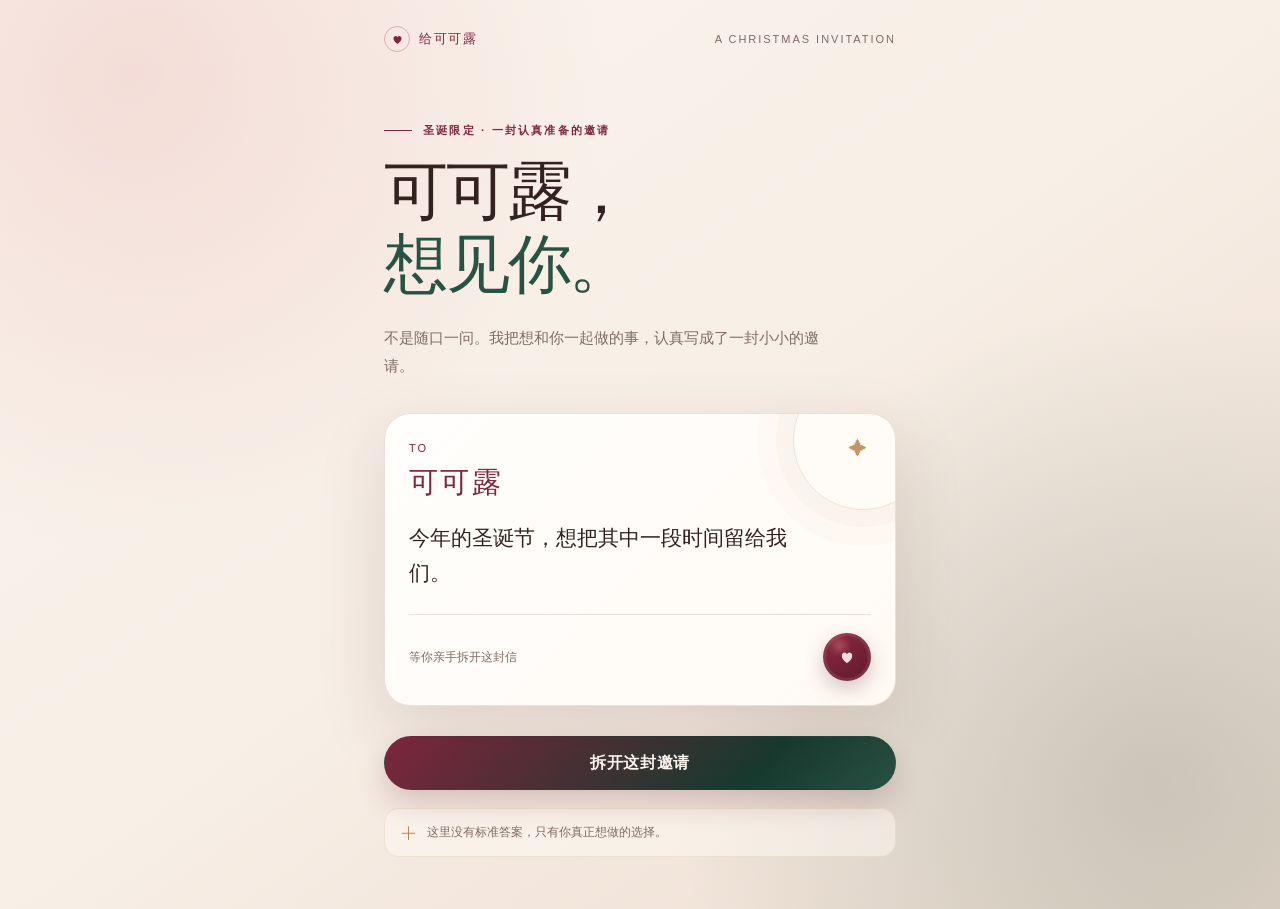
==== index.html @ d3088014 "Publish Kekelu Christmas invite" ====
<!doctype html>
<html lang="zh-CN">
  <head>
    <meta charset="UTF-8" />
    <meta name="viewport" content="width=device-width, initial-scale=1, viewport-fit=cover" />
    <meta name="theme-color" content="#f4e9df" />
    <meta
      name="description"
      content="给可可露的一封圣诞节约会邀请，拆开后一起挑选想做的事。"
    />
    <title>给可可露的圣诞节邀请</title>
    <style>
      :root {
        --paper: #f7eee5;
        --paper-deep: #ead7ca;
        --ink: #34221f;
        --muted: #806b64;
        --wine: #7f263e;
        --wine-dark: #5b1729;
        --pine: #285243;
        --pine-dark: #183a2f;
        --rose: #d98590;
        --rose-light: #f2c8ca;
        --gold: #b8864e;
        --gold-light: #ebd2ad;
        --white: #fffaf5;
        --line: rgba(91, 50, 45, 0.14);
        --shadow: 0 24px 70px rgba(75, 33, 36, 0.14);
        --serif: "Songti SC", "STSong", "Noto Serif SC", "SimSun", serif;
        --sans: "PingFang SC", "Microsoft YaHei", "Noto Sans SC", sans-serif;
      }

      * {
        box-sizing: border-box;
      }

      html {
        background: var(--paper);
        color: var(--ink);
        font-family: var(--sans);
        -webkit-font-smoothing: antialiased;
        text-rendering: optimizeLegibility;
      }

      body {
        min-width: 320px;
        min-height: 100svh;
        margin: 0;
        overflow-x: hidden;
        background:
          radial-gradient(circle at 10% 8%, rgba(226, 161, 160, 0.28), transparent 30rem),
          radial-gradient(circle at 90% 86%, rgba(40, 82, 67, 0.19), transparent 30rem),
          linear-gradient(145deg, #fbf5ee 0%, var(--paper) 52%, #eddbcf 100%);
      }

      body::before {
        position: fixed;
        inset: 0;
        z-index: -2;
        content: "";
        opacity: 0.26;
        pointer-events: none;
        background-image: url("data:image/svg+xml,%3Csvg viewBox='0 0 180 180' xmlns='http://www.w3.org/2000/svg'%3E%3Cfilter id='n'%3E%3CfeTurbulence type='fractalNoise' baseFrequency='.9' numOctaves='3' stitchTiles='stitch'/%3E%3C/filter%3E%3Crect width='100%25' height='100%25' filter='url(%23n)' opacity='.16'/%3E%3C/svg%3E");
      }

      button,
      input,
      textarea {
        font: inherit;
      }

      button {
        -webkit-tap-highlight-color: transparent;
      }

      button:focus-visible,
      input:focus-visible,
      textarea:focus-visible {
        outline: 3px solid rgba(127, 38, 62, 0.32);
        outline-offset: 3px;
      }

      .ambient {
        position: fixed;
        inset: 0;
        z-index: -1;
        overflow: hidden;
        pointer-events: none;
      }

      .halo {
        position: absolute;
        width: 34rem;
        height: 34rem;
        border: 1px solid rgba(40, 82, 67, 0.1);
        border-radius: 50%;
      }

      .halo--one {
        top: -22rem;
        right: -13rem;
      }

      .halo--two {
        bottom: -25rem;
        left: -16rem;
        width: 42rem;
        height: 42rem;
      }

      .petal {
        position: absolute;
        width: 9px;
        height: 16px;
        border-radius: 100% 0 100% 0;
        background: rgba(185, 91, 105, 0.22);
        animation: drift 12s linear infinite;
      }

      .petal:nth-child(3) {
        top: 10%;
        left: 8%;
        animation-delay: -3s;
      }

      .petal:nth-child(4) {
        top: 28%;
        right: 8%;
        transform: rotate(35deg);
        animation-delay: -7s;
      }

      .petal:nth-child(5) {
        top: 68%;
        left: 12%;
        transform: rotate(-22deg);
        animation-delay: -9s;
      }

      .petal:nth-child(6) {
        top: 80%;
        right: 16%;
        animation-delay: -5s;
      }

      .snow {
        position: absolute;
        width: 5px;
        height: 5px;
        border-radius: 50%;
        background: rgba(255, 253, 247, 0.9);
        box-shadow: 0 0 12px rgba(184, 134, 78, 0.4);
        animation: snow-drift 9s ease-in-out infinite;
      }

      .snow:nth-child(7) {
        top: 13%;
        left: 20%;
        animation-delay: -2s;
      }

      .snow:nth-child(8) {
        top: 19%;
        right: 17%;
        width: 4px;
        height: 4px;
        animation-delay: -6s;
      }

      .snow:nth-child(9) {
        top: 37%;
        left: 7%;
        width: 3px;
        height: 3px;
        animation-delay: -4s;
      }

      .snow:nth-child(10) {
        top: 51%;
        right: 7%;
        animation-delay: -8s;
      }

      .snow:nth-child(11) {
        top: 64%;
        left: 17%;
        width: 4px;
        height: 4px;
        animation-delay: -1s;
      }

      .snow:nth-child(12) {
        top: 76%;
        right: 20%;
        width: 3px;
        height: 3px;
        animation-delay: -5s;
      }

      @keyframes drift {
        0%,
        100% {
          translate: 0 0;
          rotate: 0deg;
        }
        50% {
          translate: 16px 24px;
          rotate: 28deg;
        }
      }

      @keyframes snow-drift {
        0%,
        100% {
          opacity: 0.45;
          translate: 0 0;
        }
        50% {
          opacity: 1;
          translate: 10px 28px;
        }
      }

      .app {
        width: min(100%, 560px);
        min-height: 100svh;
        margin: 0 auto;
        padding:
          max(18px, env(safe-area-inset-top))
          max(18px, env(safe-area-inset-right))
          max(24px, env(safe-area-inset-bottom))
          max(18px, env(safe-area-inset-left));
        display: flex;
        flex-direction: column;
      }

      .topbar {
        display: flex;
        align-items: center;
        justify-content: space-between;
        min-height: 42px;
        color: var(--muted);
        font-size: 11px;
        letter-spacing: 0.18em;
        text-transform: uppercase;
      }

      .brand {
        display: inline-flex;
        align-items: center;
        gap: 9px;
        color: var(--wine);
        font-family: var(--serif);
        font-size: 13px;
        letter-spacing: 0.12em;
      }

      .brand-mark {
        display: grid;
        width: 26px;
        height: 26px;
        place-items: center;
        border: 1px solid rgba(127, 38, 62, 0.28);
        border-radius: 50%;
      }

      .brand-mark svg {
        width: 13px;
      }

      .edition {
        white-space: nowrap;
      }

      .screen {
        width: 100%;
        flex: 1;
        padding: clamp(28px, 7vh, 72px) 0 28px;
      }

      .screen[hidden] {
        display: none;
      }

      .screen.is-entering {
        animation: enter 520ms cubic-bezier(0.22, 1, 0.36, 1) both;
      }

      @keyframes enter {
        from {
          opacity: 0;
          transform: translateY(14px);
        }
        to {
          opacity: 1;
          transform: translateY(0);
        }
      }

      .eyebrow {
        display: flex;
        align-items: center;
        gap: 11px;
        margin: 0 0 18px;
        color: var(--wine);
        font-size: 11px;
        font-weight: 700;
        letter-spacing: 0.2em;
      }

      .eyebrow::before {
        width: 28px;
        height: 1px;
        content: "";
        background: currentColor;
      }

      h1,
      h2,
      p {
        margin-top: 0;
      }

      h1,
      h2 {
        font-family: var(--serif);
        font-weight: 500;
        letter-spacing: -0.035em;
      }

      h1 {
        max-width: 9em;
        margin-bottom: 22px;
        font-size: clamp(42px, 11.5vw, 64px);
        line-height: 1.14;
      }

      h2 {
        margin-bottom: 14px;
        font-size: clamp(30px, 8.4vw, 43px);
        line-height: 1.22;
      }

      .accent {
        color: var(--pine);
      }

      .lead {
        max-width: 29rem;
        margin-bottom: 28px;
        color: var(--muted);
        font-size: 15px;
        line-height: 1.9;
      }

      .hero-card {
        position: relative;
        margin-top: 32px;
        padding: 28px 24px 24px;
        overflow: hidden;
        border: 1px solid rgba(127, 38, 62, 0.14);
        border-radius: 26px;
        background:
          linear-gradient(135deg, rgba(255, 255, 255, 0.78), rgba(255, 249, 242, 0.52)),
          var(--white);
        box-shadow: var(--shadow);
      }

      .hero-card::after {
        position: absolute;
        top: -44px;
        right: -38px;
        width: 138px;
        height: 138px;
        border: 1px solid rgba(184, 134, 78, 0.22);
        border-radius: 50%;
        content: "";
        box-shadow:
          0 0 0 17px rgba(184, 134, 78, 0.04),
          0 0 0 36px rgba(184, 134, 78, 0.025);
      }

      .hero-card::before {
        position: absolute;
        top: 25px;
        right: 28px;
        z-index: 1;
        color: var(--gold);
        content: "✦";
        font-family: var(--serif);
        font-size: 18px;
        opacity: 0.85;
      }

      .hero-to {
        margin-bottom: 18px;
        color: var(--wine);
        font-size: 11px;
        letter-spacing: 0.18em;
      }

      .hero-name {
        display: block;
        margin-top: 9px;
        font-family: var(--serif);
        font-size: 29px;
        letter-spacing: 0.08em;
      }

      .hero-line {
        max-width: 19em;
        margin: 0 0 24px;
        color: var(--ink);
        font-family: var(--serif);
        font-size: 21px;
        line-height: 1.65;
      }

      .signature {
        display: flex;
        align-items: center;
        justify-content: space-between;
        gap: 18px;
        padding-top: 18px;
        border-top: 1px solid var(--line);
        color: var(--muted);
        font-size: 12px;
      }

      .wax-seal {
        display: grid;
        width: 48px;
        height: 48px;
        flex: 0 0 auto;
        place-items: center;
        border-radius: 50%;
        color: #f6dbdc;
        background:
          radial-gradient(circle at 34% 26%, #a94759, transparent 25%),
          linear-gradient(145deg, #8c2a41, #611a2c);
        box-shadow:
          inset 0 0 0 3px rgba(255, 255, 255, 0.09),
          0 8px 20px rgba(91, 23, 41, 0.24);
      }

      .wax-seal svg {
        width: 20px;
      }

      .action-zone {
        margin-top: 30px;
      }

      .btn {
        width: 100%;
        min-height: 54px;
        padding: 14px 22px;
        border: 1px solid transparent;
        border-radius: 999px;
        cursor: pointer;
        transition:
          transform 180ms ease,
          background 180ms ease,
          border-color 180ms ease,
          box-shadow 180ms ease,
          opacity 180ms ease;
      }

      .btn:hover {
        transform: translateY(-1px);
      }

      .btn:active {
        transform: scale(0.985);
      }

      .btn:disabled {
        cursor: not-allowed;
        opacity: 0.42;
        transform: none;
      }

      .btn--primary {
        color: #fff9f4;
        background: linear-gradient(135deg, var(--wine), var(--pine-dark) 72%, var(--pine));
        box-shadow: 0 13px 30px rgba(91, 23, 41, 0.2);
        font-weight: 700;
        letter-spacing: 0.04em;
      }

      .btn--primary:hover {
        box-shadow: 0 16px 34px rgba(91, 23, 41, 0.26);
      }

      .btn--secondary {
        color: var(--wine);
        border-color: rgba(127, 38, 62, 0.2);
        background: rgba(255, 251, 246, 0.64);
      }

      .btn--ghost {
        min-height: auto;
        padding: 8px 10px;
        border: 0;
        color: var(--muted);
        background: transparent;
        font-size: 13px;
      }

      .button-stack {
        display: grid;
        gap: 11px;
        margin-top: 30px;
      }

      .button-row {
        display: flex;
        gap: 10px;
      }

      .button-row .btn {
        flex: 1;
      }

      .note {
        display: flex;
        gap: 10px;
        margin-top: 18px;
        padding: 13px 15px;
        border: 1px solid rgba(184, 134, 78, 0.15);
        border-radius: 15px;
        color: var(--muted);
        background: rgba(255, 250, 244, 0.5);
        font-size: 12px;
        line-height: 1.7;
      }

      .note svg {
        width: 17px;
        flex: 0 0 auto;
        margin-top: 2px;
        color: var(--gold);
      }

      .counter {
        display: inline-flex;
        align-items: center;
        gap: 7px;
        margin-bottom: 24px;
        padding: 7px 11px;
        border: 1px solid var(--line);
        border-radius: 999px;
        color: var(--muted);
        background: rgba(255, 255, 255, 0.38);
        font-size: 11px;
        letter-spacing: 0.08em;
      }

      .counter-dots {
        display: flex;
        gap: 4px;
      }

      .counter-dot {
        width: 5px;
        height: 5px;
        border-radius: 50%;
        background: rgba(127, 38, 62, 0.2);
      }

      .counter-dot.is-on {
        background: var(--wine);
      }

      .progress {
        display: flex;
        gap: 7px;
        margin-bottom: 30px;
      }

      .progress span {
        height: 3px;
        flex: 1;
        overflow: hidden;
        border-radius: 999px;
        background: rgba(127, 38, 62, 0.12);
      }

      .progress span::after {
        display: block;
        width: var(--fill, 0%);
        height: 100%;
        border-radius: inherit;
        content: "";
        background: linear-gradient(90deg, var(--rose), var(--wine));
        transition: width 350ms ease;
      }

      .step-label {
        margin-bottom: 10px;
        color: var(--gold);
        font-size: 11px;
        font-weight: 700;
        letter-spacing: 0.16em;
      }

      .hint {
        margin: -4px 0 24px;
        color: var(--muted);
        font-size: 13px;
        line-height: 1.7;
      }

      .choice-grid {
        display: grid;
        grid-template-columns: repeat(2, minmax(0, 1fr));
        gap: 11px;
        margin-top: 26px;
      }

      .choice-card {
        position: relative;
        min-height: 112px;
        padding: 18px 15px;
        overflow: hidden;
        text-align: left;
        border: 1px solid var(--line);
        border-radius: 19px;
        color: var(--ink);
        background: rgba(255, 252, 248, 0.62);
        cursor: pointer;
        transition:
          transform 180ms ease,
          border-color 180ms ease,
          background 180ms ease,
          box-shadow 180ms ease;
      }

      .choice-card:hover {
        transform: translateY(-2px);
        border-color: rgba(127, 38, 62, 0.28);
        box-shadow: 0 10px 24px rgba(74, 39, 37, 0.08);
      }

      .choice-card.is-selected {
        border-color: var(--wine);
        background:
          linear-gradient(145deg, rgba(255, 248, 245, 0.96), rgba(246, 226, 224, 0.76));
        box-shadow: 0 12px 28px rgba(91, 23, 41, 0.11);
      }

      .choice-card.is-selected::after {
        position: absolute;
        top: 12px;
        right: 12px;
        display: grid;
        width: 21px;
        height: 21px;
        place-items: center;
        border-radius: 50%;
        color: white;
        content: "✓";
        background: var(--wine);
        font-size: 11px;
        font-weight: 800;
      }

      .choice-icon {
        display: grid;
        width: 34px;
        height: 34px;
        margin-bottom: 18px;
        place-items: center;
        border-radius: 12px;
        color: var(--wine);
        background: rgba(217, 133, 144, 0.13);
      }

      .choice-icon svg {
        width: 18px;
        height: 18px;
      }

      .choice-title {
        display: block;
        margin-bottom: 5px;
        font-family: var(--serif);
        font-size: 17px;
        font-weight: 600;
      }

      .choice-desc {
        display: block;
        color: var(--muted);
        font-size: 11px;
        line-height: 1.5;
      }

      .pills {
        display: flex;
        flex-wrap: wrap;
        gap: 10px;
        margin: 24px 0 30px;
      }

      .pill {
        min-height: 45px;
        padding: 10px 16px;
        border: 1px solid var(--line);
        border-radius: 999px;
        color: var(--ink);
        background: rgba(255, 252, 248, 0.66);
        cursor: pointer;
        transition: 180ms ease;
      }

      .pill:hover {
        border-color: rgba(127, 38, 62, 0.3);
      }

      .pill.is-selected {
        color: white;
        border-color: var(--wine);
        background: var(--wine);
      }

      .field {
        width: 100%;
        min-height: 54px;
        padding: 14px 17px;
        margin-bottom: 14px;
        border: 1px solid var(--line);
        border-radius: 16px;
        color: var(--ink);
        background: rgba(255, 252, 248, 0.78);
      }

      .field::placeholder {
        color: #a28e87;
      }

      textarea.field {
        min-height: 150px;
        resize: vertical;
        line-height: 1.75;
      }

      .date-wrap {
        position: relative;
      }

      .date-wrap input {
        padding-right: 50px;
      }

      .date-wrap svg {
        position: absolute;
        top: 50%;
        right: 17px;
        width: 20px;
        color: var(--wine);
        pointer-events: none;
        transform: translateY(-50%);
      }

      .summary-card {
        position: relative;
        margin: 26px 0 18px;
        padding: 24px 22px;
        border: 1px solid rgba(127, 38, 62, 0.17);
        border-radius: 23px;
        background:
          linear-gradient(150deg, rgba(255, 255, 255, 0.88), rgba(250, 235, 226, 0.7)),
          var(--white);
        box-shadow: 0 18px 48px rgba(74, 39, 37, 0.09);
      }

      .summary-card::before {
        position: absolute;
        top: 14px;
        right: 14px;
        bottom: 14px;
        left: 14px;
        border: 1px solid rgba(184, 134, 78, 0.15);
        border-radius: 16px;
        content: "";
        pointer-events: none;
      }

      .summary-head {
        position: relative;
        margin-bottom: 21px;
        padding-bottom: 17px;
        border-bottom: 1px solid var(--line);
      }

      .summary-kicker {
        margin-bottom: 7px;
        color: var(--gold);
        font-size: 10px;
        font-weight: 700;
        letter-spacing: 0.18em;
      }

      .summary-title {
        margin: 0;
        font-family: var(--serif);
        font-size: 24px;
      }

      .summary-list {
        position: relative;
        display: grid;
        gap: 13px;
        margin: 0;
      }

      .summary-row {
        display: grid;
        grid-template-columns: 72px 1fr;
        gap: 10px;
        align-items: start;
      }

      .summary-row dt {
        color: var(--muted);
        font-size: 11px;
        letter-spacing: 0.08em;
      }

      .summary-row dd {
        margin: 0;
        font-size: 14px;
        font-weight: 600;
        line-height: 1.6;
      }

      .summary-promise {
        position: relative;
        margin: 22px 0 0;
        padding-top: 17px;
        border-top: 1px dashed rgba(127, 38, 62, 0.2);
        color: var(--wine);
        font-family: var(--serif);
        font-size: 14px;
        line-height: 1.7;
        text-align: center;
      }

      .final-decline {
        padding-top: 20px;
      }

      .decline-symbol {
        display: grid;
        width: 62px;
        height: 62px;
        margin-bottom: 24px;
        place-items: center;
        border: 1px solid rgba(127, 38, 62, 0.17);
        border-radius: 50%;
        color: var(--wine);
        background: rgba(255, 251, 246, 0.6);
      }

      .decline-symbol svg {
        width: 27px;
      }

      .toast {
        position: fixed;
        right: 20px;
        bottom: max(24px, env(safe-area-inset-bottom));
        left: 20px;
        z-index: 20;
        width: fit-content;
        max-width: calc(100% - 40px);
        margin: 0 auto;
        padding: 12px 18px;
        border: 1px solid rgba(255, 255, 255, 0.14);
        border-radius: 999px;
        color: #fff;
        background: rgba(52, 34, 31, 0.92);
        box-shadow: 0 12px 30px rgba(40, 20, 20, 0.24);
        font-size: 13px;
        opacity: 0;
        pointer-events: none;
        transform: translateY(10px);
        transition: 220ms ease;
      }

      .toast.is-visible {
        opacity: 1;
        transform: translateY(0);
      }

      .footer-note {
        padding: 18px 0 2px;
        color: rgba(128, 107, 100, 0.72);
        font-size: 10px;
        letter-spacing: 0.08em;
        text-align: center;
      }

      @media (max-width: 380px) {
        .app {
          padding-right: 15px;
          padding-left: 15px;
        }

        .choice-card {
          min-height: 105px;
          padding: 15px 13px;
        }

        .choice-title {
          font-size: 15px;
        }
      }

      @media (min-width: 760px) {
        .screen {
          padding-top: 7vh;
        }

        .app {
          padding-right: 24px;
          padding-left: 24px;
        }
      }

      @media (prefers-reduced-motion: reduce) {
        *,
        *::before,
        *::after {
          scroll-behavior: auto !important;
          animation-duration: 0.01ms !important;
          animation-iteration-count: 1 !important;
          transition-duration: 0.01ms !important;
        }
      }
    </style>
  </head>
  <body>
    <div class="ambient" aria-hidden="true">
      <div class="halo halo--one"></div>
      <div class="halo halo--two"></div>
      <span class="petal"></span>
      <span class="petal"></span>
      <span class="petal"></span>
      <span class="petal"></span>
      <span class="snow"></span>
      <span class="snow"></span>
      <span class="snow"></span>
      <span class="snow"></span>
      <span class="snow"></span>
      <span class="snow"></span>
    </div>

    <main class="app">
      <header class="topbar">
        <div class="brand">
          <span class="brand-mark" aria-hidden="true">
            <svg viewBox="0 0 24 24" fill="none">
              <path
                d="M12 20.2S4.6 15.7 4.6 9.9A4.2 4.2 0 0 1 12 7.2a4.2 4.2 0 0 1 7.4 2.7c0 5.8-7.4 10.3-7.4 10.3Z"
                fill="currentColor"
              />
            </svg>
          </span>
          给可可露
        </div>
        <span class="edition">A CHRISTMAS INVITATION</span>
      </header>

      <section class="screen is-entering" id="screen-welcome" aria-labelledby="welcome-title">
        <p class="eyebrow">圣诞限定 · 一封认真准备的邀请</p>
        <h1 id="welcome-title">可可露，<br /><span class="accent">想见你。</span></h1>
        <p class="lead">
          不是随口一问。我把想和你一起做的事，认真写成了一封小小的邀请。
        </p>

        <article class="hero-card">
          <div class="hero-to">
            TO
            <span class="hero-name">可可露</span>
          </div>
          <p class="hero-line">今年的圣诞节，想把其中一段时间留给我们。</p>
          <div class="signature">
            <span>等你亲手拆开这封信</span>
            <span class="wax-seal" aria-hidden="true">
              <svg viewBox="0 0 24 24" fill="none">
                <path
                  d="M12 19.2S5.8 15.4 5.8 10.7A3.3 3.3 0 0 1 12 8.6a3.3 3.3 0 0 1 6.2 2.1c0 4.7-6.2 8.5-6.2 8.5Z"
                  fill="currentColor"
                />
              </svg>
            </span>
          </div>
        </article>

        <div class="action-zone">
          <button class="btn btn--primary" type="button" data-go="invite">
            拆开这封邀请
          </button>
          <div class="note">
            <svg viewBox="0 0 24 24" fill="none" aria-hidden="true">
              <path
                d="M12 3v18M3 12h18"
                stroke="currentColor"
                stroke-width="1.5"
                stroke-linecap="round"
              />
            </svg>
            <span>这里没有标准答案，只有你真正想做的选择。</span>
          </div>
        </div>
      </section>

      <section class="screen" id="screen-invite" aria-labelledby="invite-title" hidden>
        <p class="step-label">01 / THE INVITATION</p>
        <h2 id="invite-title">可可露，愿意和我一起过圣诞节吗？</h2>
        <p class="lead">我会认真准备，也会尊重你的每一个选择。</p>
        <div class="button-stack">
          <button class="btn btn--primary" type="button" id="accept-btn">愿意赴约</button>
          <button class="btn btn--secondary" type="button" id="decline-btn">让我再想想</button>
        </div>
      </section>

      <section
        class="screen"
        id="screen-retry"
        aria-labelledby="retry-title"
        aria-live="polite"
        hidden
      >
        <div class="counter" id="retry-counter">
          <span id="retry-count">第 1 / 6 次再问</span>
          <span class="counter-dots" id="counter-dots" aria-hidden="true"></span>
        </div>
        <p class="step-label">A LITTLE MORE COURAGE</p>
        <h2 id="retry-title"></h2>
        <p class="lead" id="retry-copy"></p>
        <div class="button-stack">
          <button class="btn btn--primary" type="button" id="retry-accept">好，我愿意</button>
          <button class="btn btn--secondary" type="button" id="retry-decline">
            还是想再想想
          </button>
        </div>
      </section>

      <section class="screen" id="screen-confirm" aria-labelledby="confirm-title" hidden>
        <p class="eyebrow">盖章之前，先偷偷提醒一下</p>
        <h2 id="confirm-title">确定之后，可不许偷偷反悔哦。</h2>
        <p class="lead">
          接下来只做一件事：把你的偏好告诉我，我们一起把这场约会安排得刚刚好。
        </p>
        <div class="hero-card">
          <p class="hero-to">INVITATION ACCEPTED</p>
          <p class="hero-line">申请人：可可露<br />状态：好像要和我一起过圣诞节了</p>
          <div class="signature">
            <span>有效期待：认真赴约</span>
            <span class="wax-seal" aria-hidden="true">✓</span>
          </div>
        </div>
        <div class="button-stack">
          <button class="btn btn--primary" type="button" data-go="plan">确定，不反悔</button>
          <button class="btn btn--ghost" type="button" data-go="invite">等一下，我再想想</button>
        </div>
      </section>

      <section class="screen" id="screen-plan" aria-labelledby="plan-title" hidden>
        <div class="progress" aria-hidden="true">
          <span style="--fill: 20%"></span>
          <span style="--fill: 20%"></span>
          <span style="--fill: 20%"></span>
          <span style="--fill: 20%"></span>
          <span style="--fill: 20%"></span>
        </div>
        <p class="step-label">02 / THE PLAN · 1—2</p>
        <h2 id="plan-title">这一天，想和我一起做什么？</h2>
        <p class="hint">可以选 1—2 项。选多了我怕时间不够认真陪你。</p>
        <div class="choice-grid" id="activity-grid"></div>
        <div class="button-stack">
          <button class="btn btn--primary" type="button" id="activities-next" disabled>
            就选这些
          </button>
        </div>
      </section>

      <section class="screen" id="screen-detail" aria-labelledby="detail-title" hidden>
        <p class="step-label" id="detail-step">03 / A LITTLE DETAIL</p>
        <h2 id="detail-title"></h2>
        <p class="hint" id="detail-hint"></p>
        <div class="pills" id="detail-options"></div>
        <input
          class="field"
          id="detail-input"
          type="text"
          maxlength="40"
          placeholder="也可以写得更具体一点"
          autocomplete="off"
          hidden
        />
        <div class="button-stack">
          <button class="btn btn--primary" type="button" id="detail-next" disabled>
            这个也想好了
          </button>
        </div>
      </section>

      <section class="screen" id="screen-date" aria-labelledby="date-title" hidden>
        <p class="step-label">04 / THE DAY</p>
        <h2 id="date-title">把想见面的日子圈出来吧。</h2>
        <p class="hint">圣诞节是哪一天不重要，你愿意出现的那一天才重要。</p>
        <div class="date-wrap">
          <input class="field" id="date-input" type="date" aria-label="约会日期" />
          <svg viewBox="0 0 24 24" fill="none" aria-hidden="true">
            <rect x="3.5" y="5.5" width="17" height="15" rx="3" stroke="currentColor" stroke-width="1.5" />
            <path d="M7.5 3.5v4M16.5 3.5v4M3.5 10h17" stroke="currentColor" stroke-width="1.5" stroke-linecap="round" />
          </svg>
        </div>
        <button class="btn btn--secondary" type="button" id="next-christmas-btn">
          帮我找下一次圣诞节
        </button>
        <div class="button-stack">
          <button class="btn btn--primary" type="button" id="date-next" disabled>
            就这一天
          </button>
        </div>
      </section>

      <section class="screen" id="screen-time" aria-labelledby="time-title" hidden>
        <p class="step-label">05 / THE MOMENT</p>
        <h2 id="time-title">那一天，什么时候见？</h2>
        <p class="hint">选一个你舒服的时间，剩下的交给我来守着。</p>
        <div class="pills" id="time-options"></div>
        <div class="button-stack">
          <button class="btn btn--primary" type="button" id="time-next" disabled>
            时间定啦
          </button>
        </div>
      </section>

      <section class="screen" id="screen-place" aria-labelledby="place-title" hidden>
        <p class="step-label">06 / THE PLACE</p>
        <h2 id="place-title">想在哪儿碰面？</h2>
        <p class="hint">不用特别精确，给我一个大概方向就好。</p>
        <div class="pills" id="place-options"></div>
        <input
          class="field"
          id="place-input"
          type="text"
          maxlength="60"
          placeholder="也可以写下熟悉的商圈、地铁站或地点"
          autocomplete="off"
        />
        <div class="button-stack">
          <button class="btn btn--primary" type="button" id="place-next" disabled>
            地点也定啦
          </button>
        </div>
      </section>

      <section class="screen" id="screen-summary" aria-labelledby="summary-title" hidden>
        <p class="step-label">07 / OUR DATE</p>
        <h2 id="summary-title">可可露，约好啦。</h2>
        <p class="lead">这是我们的约会清单，确认后复制给发起人就好。</p>

        <article class="summary-card">
          <div class="summary-head">
            <p class="summary-kicker">CHRISTMAS DATE CONFIRMATION</p>
            <p class="summary-title">致 可可露 的约会清单</p>
          </div>
          <dl class="summary-list" id="summary-list"></dl>
          <p class="summary-promise">我会准时到，也会认真准备。<br />期待见到你。</p>
        </article>

        <div class="button-stack">
          <button class="btn btn--primary" type="button" id="copy-summary">
            复制约会清单
          </button>
          <button class="btn btn--secondary" type="button" id="edit-plan">重新选一下</button>
          <button class="btn btn--ghost" type="button" id="restart">回到最初</button>
        </div>
      </section>

      <section class="screen final-decline" id="screen-declined" aria-labelledby="declined-title" hidden>
        <div class="decline-symbol" aria-hidden="true">
          <svg viewBox="0 0 24 24" fill="none">
            <path
              d="M12 19.2S5.8 15.4 5.8 10.7A3.3 3.3 0 0 1 12 8.6a3.3 3.3 0 0 1 6.2 2.1c0 4.7-6.2 8.5-6.2 8.5Z"
              stroke="currentColor"
              stroke-width="1.5"
            />
            <path d="m8 5 8 14" stroke="currentColor" stroke-width="1.5" stroke-linecap="round" />
          </svg>
        </div>
        <p class="eyebrow">THANK YOU FOR YOUR ANSWER</p>
        <h2 id="declined-title">可可露，谢谢你的坦率。</h2>
        <p class="lead">既然你已经认真做了选择，这一次就听你的。下面这段话可以复制发给我。</p>
        <textarea class="field" id="decline-copy" readonly aria-label="婉拒回复"></textarea>
        <div class="button-stack">
          <button class="btn btn--primary" type="button" id="copy-decline">
            复制这段回复
          </button>
          <button class="btn btn--ghost" type="button" id="decline-restart">
            重新打开邀请
          </button>
        </div>
      </section>
    </main>

    <div class="toast" id="toast" role="status" aria-live="polite"></div>

    <script>
      const CONFIG = {
        invitee: "可可露",
        sender: "我",
      };

      const activities = [
        {
          id: "meal",
          title: "好好吃一顿",
          desc: "把喜欢的味道分你一半",
          icon: "◌",
          detail: {
            title: "这顿饭，想从什么味道开始？",
            hint: "选一个现在想起来会开心的。",
            options: ["火锅", "烤肉", "日料", "西餐", "街边小吃", "听你安排"],
          },
        },
        {
          id: "movie",
          title: "一起看场电影",
          desc: "黑暗里偷偷共享一桶爆米花",
          icon: "▷",
          detail: {
            title: "想看一个怎样的故事？",
            hint: "选你愿意和我一起进入的两个小时。",
            options: ["浪漫爱情", "轻松喜剧", "悬疑烧脑", "动画", "治愈日常", "你来挑"],
          },
        },
        {
          id: "walk",
          title: "没有目的地走",
          desc: "吹晚风，说一些无关紧要的话",
          icon: "⌁",
          detail: {
            title: "想沿着哪里走走？",
            hint: "走到哪里都好，方向可以慢慢决定。",
            options: ["江边", "梧桐街", "老城区", "看城市夜景", "公园", "跟着感觉走"],
          },
        },
        {
          id: "dessert",
          title: "咖啡和甜品",
          desc: "给这一天加一点甜度",
          icon: "☕",
          detail: {
            title: "想把甜度调到多少？",
            hint: "选一个最像你的答案。",
            options: ["安静咖啡馆", "面包店", "冰淇淋", "奶茶", "茶馆", "都听你的"],
          },
        },
        {
          id: "explore",
          title: "看展或逛书店",
          desc: "在喜欢的风景前多停一会儿",
          icon: "◇",
          detail: {
            title: "想看哪一种风景？",
            hint: "不用考虑攻略，先选心动的那一个。",
            options: ["艺术展", "摄影展", "书店", "博物馆", "手作市集", "随机惊喜"],
          },
        },
        {
          id: "surprise",
          title: "留一个惊喜位",
          desc: "把其中一小段交给发起人",
          icon: "✦",
          detail: {
            title: "惊喜部分交给我，可以吗？",
            hint: "放心，会认真准备，也会照顾你的感受。",
            options: ["可以，期待一下", "给一点小线索", "不要太隆重"],
          },
        },
      ];

      const retryPrompts = [
        {
          title: "真的不再考虑一下吗？",
          copy: "我都把邀请信封吹暖了，要不再看一眼？",
          decline: "这次也先不要",
        },
        {
          title: "如果我把行程都准备好呢？",
          copy: "你只需要出现，剩下的喜欢和认真由我来准备。",
          decline: "还是算了吧",
        },
        {
          title: "那……给想见你的心一次机会？",
          copy: "不用立刻答应一辈子，只答应这一天的几个小时。",
          decline: "先不啦",
        },
        {
          title: "最后一次认真问，可以一起过圣诞节吗？",
          copy: "当然，你可以拒绝。只是想让你知道，这封邀请真的很认真。",
          decline: "还是不答应",
        },
        {
          title: "如果那天我提前到，还带了你喜欢的甜品呢？",
          copy: "好吧，这句听起来确实有点让人心动。",
          decline: "再想想",
        },
        {
          title: "可可露，我想到了第一百种问法，但还是只想问你——愿意吗？",
          copy: "这是第六次，也是最后一次追问。无论答案是什么，我都会尊重。",
          decline: "抱歉，还是不了",
        },
      ];

      const times = ["午后", "傍晚", "晚上", "一起吃晚饭", "你来定"];
      const places = ["市中心", "离你近一点", "离我近一点", "熟悉的商圈", "给我惊喜"];

      const declineMessage = `${CONFIG.invitee}，谢谢你认真看完这份邀请。我尊重你的选择，也谢谢你愿意给我一个明确的答案。祝你圣诞快乐，也祝你每天都开心。`;

      const state = {
        retryCount: 0,
        accepted: false,
        selectedActivities: [],
        details: {},
        date: "",
        time: "",
        place: "",
        currentDetailIndex: 0,
      };

      const screens = [...document.querySelectorAll(".screen")];
      const toast = document.getElementById("toast");

      function showScreen(id) {
        screens.forEach((screen) => {
          screen.hidden = screen.id !== `screen-${id}`;
          screen.classList.remove("is-entering");
        });
        const next = document.getElementById(`screen-${id}`);
        if (!next) return;
        requestAnimationFrame(() => next.classList.add("is-entering"));
        next.scrollIntoView({ block: "start", behavior: "smooth" });
      }

      function showToast(message) {
        toast.textContent = message;
        toast.classList.add("is-visible");
        clearTimeout(showToast.timer);
        showToast.timer = setTimeout(() => toast.classList.remove("is-visible"), 2200);
      }

      async function copyText(text, successMessage = "已复制") {
        try {
          await navigator.clipboard.writeText(text);
          showToast(successMessage);
          return;
        } catch (error) {
          const helper = document.createElement("textarea");
          helper.value = text;
          helper.style.position = "fixed";
          helper.style.opacity = "0";
          document.body.appendChild(helper);
          helper.focus();
          helper.select();
          const copied = document.execCommand("copy");
          helper.remove();
          showToast(copied ? successMessage : "复制失败，请手动选择文字");
        }
      }

      function renderRetry() {
        const index = Math.max(0, Math.min(state.retryCount - 1, retryPrompts.length - 1));
        const prompt = retryPrompts[index];
        document.getElementById("retry-title").textContent = prompt.title;
        document.getElementById("retry-copy").textContent = prompt.copy;
        document.getElementById("retry-count").textContent = `第 ${index + 1} / 6 次再问`;
        document.getElementById("retry-decline").textContent = prompt.decline;

        const dots = document.getElementById("counter-dots");
        dots.replaceChildren(
          ...Array.from({ length: 6 }, (_, dotIndex) => {
            const dot = document.createElement("span");
            dot.className = `counter-dot${dotIndex < state.retryCount ? " is-on" : ""}`;
            return dot;
          }),
        );
      }

      function renderActivities() {
        const grid = document.getElementById("activity-grid");
        grid.replaceChildren(
          ...activities.map((activity) => {
            const selected = state.selectedActivities.includes(activity.id);
            const button = document.createElement("button");
            button.type = "button";
            button.className = `choice-card${selected ? " is-selected" : ""}`;
            button.setAttribute("aria-pressed", String(selected));
            button.innerHTML = `
              <span class="choice-icon" aria-hidden="true">${activity.icon}</span>
              <span class="choice-title">${activity.title}</span>
              <span class="choice-desc">${activity.desc}</span>
            `;
            button.addEventListener("click", () => toggleActivity(activity.id));
            return button;
          }),
        );
        document.getElementById("activities-next").disabled =
          state.selectedActivities.length < 1;
      }

      function toggleActivity(id) {
        const selected = state.selectedActivities.includes(id);
        if (selected) {
          state.selectedActivities = state.selectedActivities.filter((item) => item !== id);
          delete state.details[id];
        } else if (state.selectedActivities.length < 2) {
          state.selectedActivities.push(id);
        } else {
          showToast("最多选两项，给彼此留一点慢慢相处的时间");
          return;
        }
        renderActivities();
      }

      function getSelectedActivities() {
        return state.selectedActivities.map((id) =>
          activities.find((activity) => activity.id === id),
        );
      }

      function startDetails() {
        state.currentDetailIndex = 0;
        renderDetail();
        showScreen("detail");
      }

      function renderDetail() {
        const selected = getSelectedActivities();
        const activity = selected[state.currentDetailIndex];
        if (!activity) {
          showScreen("date");
          return;
        }

        const detail = activity.detail;
        document.getElementById("detail-step").textContent =
          `03 / DETAIL ${state.currentDetailIndex + 1} OF ${selected.length}`;
        document.getElementById("detail-title").textContent = detail.title;
        document.getElementById("detail-hint").textContent = detail.hint;

        const options = document.getElementById("detail-options");
        options.replaceChildren(
          ...detail.options.map((label) => {
            const button = document.createElement("button");
            button.type = "button";
            button.className = `pill${
              state.details[activity.id] === label ? " is-selected" : ""
            }`;
            button.textContent = label;
            button.setAttribute("aria-pressed", String(state.details[activity.id] === label));
            button.addEventListener("click", () => {
              state.details[activity.id] = label;
              renderDetail();
            });
            return button;
          }),
        );

        const input = document.getElementById("detail-input");
        input.value = "";
        input.hidden = activity.id !== "surprise";
        input.oninput = () => {
          if (input.value.trim()) {
            state.details[activity.id] = input.value.trim();
            updateDetailNextState(activity.id);
          } else {
            delete state.details[activity.id];
            updateDetailNextState(activity.id);
          }
        };

        updateDetailNextState(activity.id);
      }

      function updateDetailNextState(activityId) {
        document.getElementById("detail-next").disabled = !state.details[activityId];
      }

      function advanceDetail() {
        const selected = getSelectedActivities();
        if (state.currentDetailIndex < selected.length - 1) {
          state.currentDetailIndex += 1;
          renderDetail();
        } else {
          showScreen("date");
        }
      }

      function getNextChristmas() {
        const today = new Date();
        today.setHours(0, 0, 0, 0);
        let year = today.getFullYear();
        let candidate = new Date(year, 11, 25);
        if (candidate < today) {
          year += 1;
          candidate = new Date(year, 11, 25);
        }
        return `${year}-12-25`;
      }

      function formatDate(value) {
        if (!value) return "";
        const [year, month, day] = value.split("-").map(Number);
        const date = new Date(year, month - 1, day);
        return new Intl.DateTimeFormat("zh-CN", {
          year: "numeric",
          month: "long",
          day: "numeric",
          weekday: "long",
        }).format(date);
      }

      function renderPills(containerId, values, stateKey) {
        const container = document.getElementById(containerId);
        container.replaceChildren(
          ...values.map((label) => {
            const button = document.createElement("button");
            button.type = "button";
            button.className = `pill${state[stateKey] === label ? " is-selected" : ""}`;
            button.textContent = label;
            button.setAttribute("aria-pressed", String(state[stateKey] === label));
            button.addEventListener("click", () => {
              state[stateKey] = label;
              renderPills(containerId, values, stateKey);
              document.getElementById(`${stateKey}-next`).disabled = false;
            });
            return button;
          }),
        );
      }

      function buildSummaryRows() {
        const selected = getSelectedActivities();
        const activityText = selected
          .map((activity) => `${activity.title}（${state.details[activity.id]}）`)
          .join("、");

        return [
          ["约会对象", CONFIG.invitee],
          ["约会项目", activityText],
          ["日期", formatDate(state.date)],
          ["时间", state.time],
          ["碰面地点", state.place],
        ];
      }

      function renderSummary() {
        const list = document.getElementById("summary-list");
        list.replaceChildren(
          ...buildSummaryRows().map(([label, value]) => {
            const row = document.createElement("div");
            row.className = "summary-row";
            const dt = document.createElement("dt");
            dt.textContent = label;
            const dd = document.createElement("dd");
            dd.textContent = value;
            row.append(dt, dd);
            return row;
          }),
        );
      }

      function summaryText() {
        const rows = buildSummaryRows()
          .map(([label, value]) => `${label}：${value}`)
          .join("\n");
        return `致 ${CONFIG.invitee} 的圣诞约会清单\n\n${rows}\n\n我会准时到，也会认真准备。期待见到你。`;
      }

      function resetAll() {
        state.retryCount = 0;
        state.accepted = false;
        state.selectedActivities = [];
        state.details = {};
        state.date = "";
        state.time = "";
        state.place = "";
        state.currentDetailIndex = 0;
        document.getElementById("date-input").value = "";
        document.getElementById("date-next").disabled = true;
        document.getElementById("place-input").value = "";
        document.getElementById("place-next").disabled = true;
        document.getElementById("time-next").disabled = true;
        renderActivities();
        showScreen("welcome");
      }

      document.querySelectorAll("[data-go]").forEach((button) => {
        button.addEventListener("click", () => showScreen(button.dataset.go));
      });

      document.getElementById("accept-btn").addEventListener("click", () => {
        state.accepted = true;
        showScreen("confirm");
      });

      document.getElementById("decline-btn").addEventListener("click", () => {
        state.retryCount = 1;
        renderRetry();
        showScreen("retry");
      });

      document.getElementById("retry-accept").addEventListener("click", () => {
        state.accepted = true;
        showScreen("confirm");
      });

      document.getElementById("retry-decline").addEventListener("click", () => {
        if (state.retryCount >= 6) {
          document.getElementById("decline-copy").value = declineMessage;
          showScreen("declined");
          return;
        }
        state.retryCount += 1;
        renderRetry();
      });

      document.getElementById("activities-next").addEventListener("click", startDetails);
      document.getElementById("detail-next").addEventListener("click", advanceDetail);

      document.getElementById("date-input").addEventListener("change", (event) => {
        state.date = event.target.value;
        document.getElementById("date-next").disabled = !state.date;
      });

      document.getElementById("next-christmas-btn").addEventListener("click", () => {
        const value = getNextChristmas();
        if (!value) {
          showToast("没有找到圣诞节日期，可以手动选择");
          return;
        }
        state.date = value;
        document.getElementById("date-input").value = value;
        document.getElementById("date-next").disabled = false;
        showToast(`下一次圣诞节：${formatDate(value)}`);
      });

      document.getElementById("date-next").addEventListener("click", () => {
        renderPills("time-options", times, "time");
        showScreen("time");
      });

      document.getElementById("time-next").addEventListener("click", () => {
        renderPills("place-options", places, "place");
        showScreen("place");
      });

      document.getElementById("place-input").addEventListener("input", (event) => {
        const customPlace = event.target.value.trim();
        if (customPlace) {
          state.place = customPlace;
          document.getElementById("place-next").disabled = false;
          document
            .querySelectorAll("#place-options .pill")
            .forEach((pill) => pill.classList.remove("is-selected"));
        } else {
          state.place = "";
          document.getElementById("place-next").disabled = true;
        }
      });

      document.getElementById("place-next").addEventListener("click", () => {
        renderSummary();
        showScreen("summary");
      });

      document.getElementById("copy-summary").addEventListener("click", () => {
        copyText(summaryText(), "约会清单已复制，可以发给发起人了");
      });

      document.getElementById("copy-decline").addEventListener("click", () => {
        copyText(declineMessage, "回复已复制");
      });

      document.getElementById("edit-plan").addEventListener("click", () => {
        renderActivities();
        showScreen("plan");
      });

      document.getElementById("restart").addEventListener("click", resetAll);
      document.getElementById("decline-restart").addEventListener("click", resetAll);

      renderActivities();
      document.getElementById("decline-copy").value = declineMessage;
    </script>
  </body>
</html>
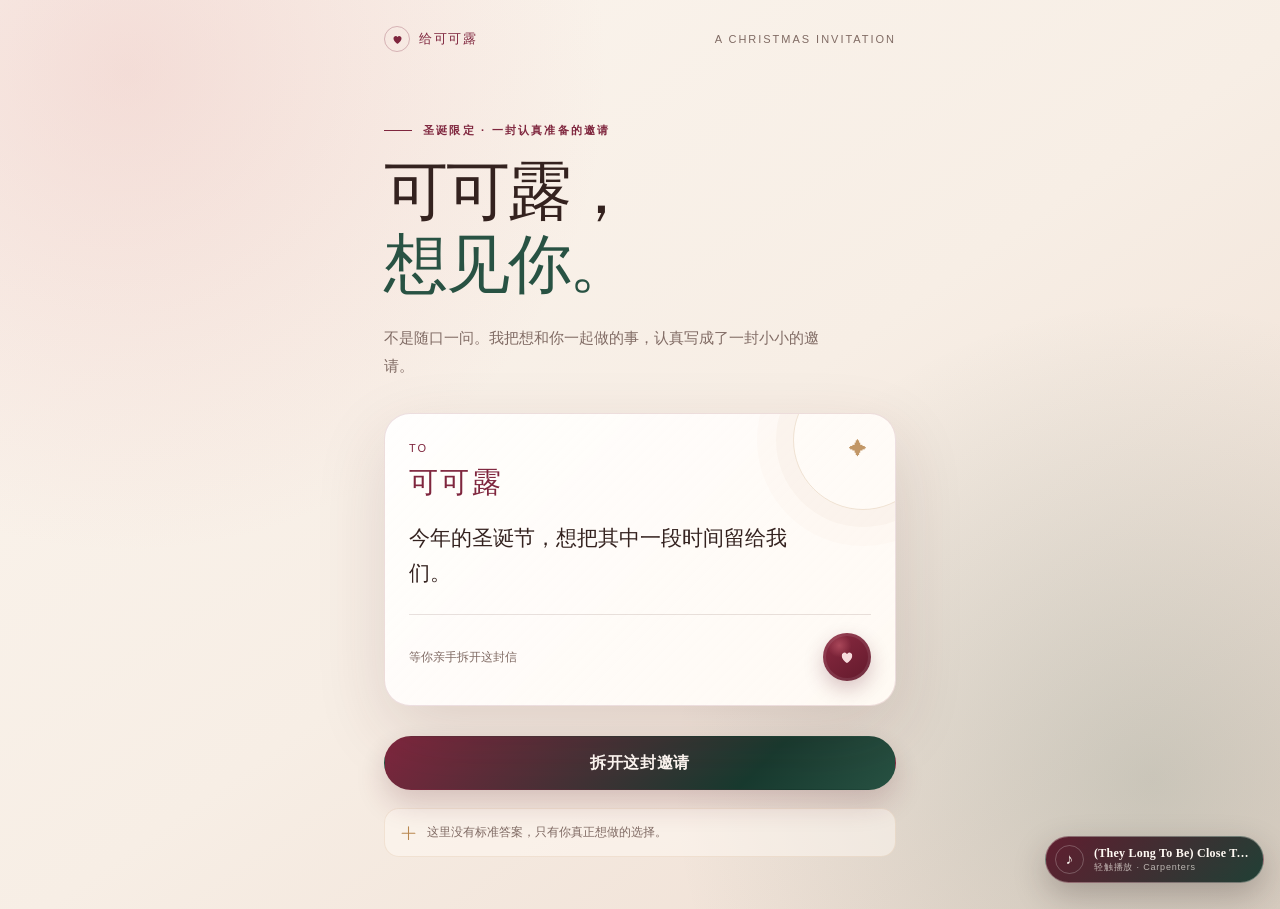
==== commit 3d150ffa: "Add licensed Apple Music preview player" ====
--- a/index.html
+++ b/index.html
@@ -902,6 +902,210 @@
         text-align: center;
       }
 
+      .music-dock {
+        position: fixed;
+        right: max(16px, env(safe-area-inset-right));
+        bottom: max(17px, env(safe-area-inset-bottom));
+        z-index: 18;
+        display: flex;
+        max-width: calc(100vw - 32px);
+        flex-direction: column;
+        align-items: flex-end;
+        gap: 8px;
+      }
+
+      .music-toggle {
+        display: flex;
+        min-height: 46px;
+        align-items: center;
+        gap: 10px;
+        padding: 8px 14px 8px 9px;
+        border: 1px solid rgba(255, 248, 239, 0.34);
+        border-radius: 999px;
+        color: #fffaf4;
+        background: linear-gradient(135deg, rgba(91, 23, 41, 0.96), rgba(24, 58, 47, 0.96));
+        box-shadow: 0 12px 32px rgba(38, 24, 22, 0.25);
+        cursor: pointer;
+        backdrop-filter: blur(12px);
+      }
+
+      .music-note {
+        position: relative;
+        display: grid;
+        width: 29px;
+        height: 29px;
+        flex: 0 0 auto;
+        place-items: center;
+        border: 1px solid rgba(255, 255, 255, 0.24);
+        border-radius: 50%;
+        font-family: var(--serif);
+        font-size: 15px;
+      }
+
+      .music-note::after {
+        position: absolute;
+        inset: -4px;
+        border: 1px solid rgba(235, 210, 173, 0.36);
+        border-radius: 50%;
+        content: "";
+        opacity: 0;
+      }
+
+      .music-dock.is-open .music-note::after {
+        animation: music-pulse 2.4s ease-out infinite;
+      }
+
+      @keyframes music-pulse {
+        0% {
+          opacity: 0.7;
+          transform: scale(0.86);
+        }
+        80%,
+        100% {
+          opacity: 0;
+          transform: scale(1.3);
+        }
+      }
+
+      .music-meta {
+        display: grid;
+        min-width: 0;
+        text-align: left;
+      }
+
+      .music-title {
+        max-width: 155px;
+        overflow: hidden;
+        font-family: var(--serif);
+        font-size: 12px;
+        font-weight: 600;
+        letter-spacing: 0.02em;
+        text-overflow: ellipsis;
+        white-space: nowrap;
+      }
+
+      .music-hint {
+        color: rgba(255, 250, 244, 0.66);
+        font-size: 9px;
+        letter-spacing: 0.09em;
+      }
+
+      .music-panel {
+        width: min(286px, calc(100vw - 32px));
+        padding: 12px;
+        border: 1px solid rgba(127, 38, 62, 0.14);
+        border-radius: 16px;
+        background: rgba(255, 251, 246, 0.96);
+        box-shadow: 0 18px 50px rgba(59, 30, 30, 0.2);
+        backdrop-filter: blur(18px);
+      }
+
+      .music-panel[hidden] {
+        display: none;
+      }
+
+      .music-track {
+        display: grid;
+        grid-template-columns: 54px minmax(0, 1fr) 38px;
+        gap: 11px;
+        align-items: center;
+      }
+
+      .music-cover {
+        width: 54px;
+        height: 54px;
+        object-fit: cover;
+        border-radius: 11px;
+        background: var(--paper-deep);
+        box-shadow: 0 7px 16px rgba(49, 27, 27, 0.13);
+      }
+
+      .music-track-copy {
+        min-width: 0;
+      }
+
+      .music-track-kicker {
+        margin-bottom: 3px;
+        color: var(--gold);
+        font-size: 8px;
+        font-weight: 700;
+        letter-spacing: 0.13em;
+      }
+
+      .music-track-title {
+        display: block;
+        overflow: hidden;
+        color: var(--ink);
+        font-family: var(--serif);
+        font-size: 13px;
+        font-weight: 600;
+        line-height: 1.25;
+        text-overflow: ellipsis;
+        white-space: nowrap;
+      }
+
+      .music-track-artist {
+        display: block;
+        margin-top: 3px;
+        color: var(--muted);
+        font-size: 10px;
+      }
+
+      .music-play {
+        display: grid;
+        width: 38px;
+        height: 38px;
+        padding: 0;
+        place-items: center;
+        border: 0;
+        border-radius: 50%;
+        color: white;
+        background: linear-gradient(145deg, var(--wine), var(--pine-dark));
+        box-shadow: 0 8px 18px rgba(61, 25, 33, 0.18);
+        cursor: pointer;
+      }
+
+      .music-play svg {
+        width: 15px;
+        height: 15px;
+      }
+
+      .music-progress {
+        height: 3px;
+        margin: 11px 2px 7px;
+        overflow: hidden;
+        border-radius: 999px;
+        background: rgba(127, 38, 62, 0.12);
+      }
+
+      .music-progress span {
+        display: block;
+        width: 0;
+        height: 100%;
+        border-radius: inherit;
+        background: linear-gradient(90deg, var(--rose), var(--wine));
+      }
+
+      .music-source {
+        display: flex;
+        align-items: center;
+        justify-content: space-between;
+        gap: 12px;
+        padding: 0 2px;
+        color: var(--muted);
+        font-size: 9px;
+      }
+
+      .music-source a {
+        color: var(--wine);
+        font-weight: 700;
+        text-decoration: none;
+      }
+
+      .music-dock.is-open ~ .toast {
+        bottom: 112px;
+      }
+
       @media (max-width: 380px) {
         .app {
           padding-right: 15px;
@@ -1000,7 +1204,12 @@
         </article>
 
         <div class="action-zone">
-          <button class="btn btn--primary" type="button" data-go="invite">
+          <button
+            class="btn btn--primary"
+            type="button"
+            data-go="invite"
+            data-start-music="true"
+          >
             拆开这封邀请
           </button>
           <div class="note">
@@ -1210,6 +1419,62 @@
         </div>
       </section>
     </main>
+
+    <aside class="music-dock" id="music-dock" aria-label="背景音乐">
+      <div class="music-panel" id="music-panel" hidden>
+        <div class="music-track">
+          <img
+            class="music-cover"
+            src="https://is1-ssl.mzstatic.com/image/thumb/Music126/v4/65/c4/a2/65c4a28c-132d-fc45-1921-def3612790d7/06UMGIM18518.rgb.jpg/300x300bb.jpg"
+            alt=""
+          />
+          <div class="music-track-copy">
+            <div class="music-track-kicker">APPLE MUSIC · OFFICIAL PREVIEW</div>
+            <span class="music-track-title">(They Long To Be) Close To You</span>
+            <span class="music-track-artist">Carpenters · 30 秒试听</span>
+          </div>
+          <button class="music-play" id="music-play" type="button" aria-label="播放背景音乐">
+            <svg id="music-play-icon" viewBox="0 0 24 24" fill="none" aria-hidden="true">
+              <path d="m9 6 9 6-9 6V6Z" fill="currentColor" />
+            </svg>
+          </button>
+        </div>
+        <div class="music-progress" aria-hidden="true">
+          <span id="music-progress"></span>
+        </div>
+        <div class="music-source">
+          <span>官方授权试听片段</span>
+          <a
+            href="https://music.apple.com/us/album/they-long-to-be-close-to-you/1423766994?i=1423767002"
+            target="_blank"
+            rel="noreferrer"
+          >
+            Apple Music ↗
+          </a>
+        </div>
+        <audio
+          id="music-audio"
+          preload="none"
+          loop
+          crossorigin="anonymous"
+          src="https://audio-ssl.itunes.apple.com/itunes-assets/AudioPreview211/v4/ed/82/89/ed828936-269e-6f2f-d39b-7d9c71649828/mzaf_5855442924190887522.plus.aac.p.m4a"
+        ></audio>
+      </div>
+      <button
+        class="music-toggle"
+        id="music-toggle"
+        type="button"
+        aria-label="播放或查看背景音乐"
+        aria-expanded="false"
+        aria-controls="music-panel"
+      >
+        <span class="music-note" aria-hidden="true">♪</span>
+        <span class="music-meta">
+          <span class="music-title">(They Long To Be) Close To You</span>
+          <span class="music-hint" id="music-hint">轻触播放 · Carpenters</span>
+        </span>
+      </button>
+    </aside>
 
     <div class="toast" id="toast" role="status" aria-live="polite"></div>
 
@@ -1339,6 +1604,15 @@
 
       const screens = [...document.querySelectorAll(".screen")];
       const toast = document.getElementById("toast");
+      const musicDock = document.getElementById("music-dock");
+      const musicPanel = document.getElementById("music-panel");
+      const musicToggle = document.getElementById("music-toggle");
+      const musicHint = document.getElementById("music-hint");
+      const musicAudio = document.getElementById("music-audio");
+      const musicPlay = document.getElementById("music-play");
+      const musicPlayIcon = document.getElementById("music-play-icon");
+      const musicProgress = document.getElementById("music-progress");
+      let musicStarted = false;
 
       function showScreen(id) {
         screens.forEach((screen) => {
@@ -1356,6 +1630,37 @@
         toast.classList.add("is-visible");
         clearTimeout(showToast.timer);
         showToast.timer = setTimeout(() => toast.classList.remove("is-visible"), 2200);
+      }
+
+      async function startMusic() {
+        musicPanel.hidden = false;
+        musicDock.classList.add("is-open");
+        musicToggle.setAttribute("aria-expanded", "true");
+        if (!musicStarted) {
+          musicStarted = true;
+          try {
+            await musicAudio.play();
+            musicHint.textContent = "正在播放官方试听";
+          } catch (error) {
+            musicHint.textContent = "请点击播放按钮";
+          }
+        }
+      }
+
+      function toggleMusic() {
+        if (!musicStarted) {
+          startMusic();
+          return;
+        }
+        const shouldOpen = musicPanel.hidden;
+        musicPanel.hidden = !shouldOpen;
+        musicDock.classList.toggle("is-open", shouldOpen);
+        musicToggle.setAttribute("aria-expanded", String(shouldOpen));
+        if (shouldOpen) {
+          musicHint.textContent = "官方播放器 · 点此收起";
+        } else {
+          musicHint.textContent = "官方播放器 · 点此展开";
+        }
       }
 
       async function copyText(text, successMessage = "已复制") {
@@ -1605,8 +1910,15 @@
       }
 
       document.querySelectorAll("[data-go]").forEach((button) => {
-        button.addEventListener("click", () => showScreen(button.dataset.go));
+        button.addEventListener("click", () => {
+          if (button.dataset.startMusic === "true") {
+            startMusic();
+          }
+          showScreen(button.dataset.go);
+        });
       });
+
+      musicToggle.addEventListener("click", toggleMusic);
 
       document.getElementById("accept-btn").addEventListener("click", () => {
         state.accepted = true;
@@ -1699,6 +2011,36 @@
       document.getElementById("restart").addEventListener("click", resetAll);
       document.getElementById("decline-restart").addEventListener("click", resetAll);
 
+      musicPlay.addEventListener("click", async () => {
+        if (musicAudio.paused) {
+          try {
+            await musicAudio.play();
+          } catch (error) {
+            musicHint.textContent = "音乐暂时无法播放";
+          }
+        } else {
+          musicAudio.pause();
+        }
+      });
+
+      musicAudio.addEventListener("play", () => {
+        musicHint.textContent = "正在播放官方试听";
+        musicPlay.setAttribute("aria-label", "暂停背景音乐");
+        musicPlayIcon.innerHTML = '<path d="M7 5h4v14H7V5Zm6 0h4v14h-4V5Z" fill="currentColor" />';
+      });
+
+      musicAudio.addEventListener("pause", () => {
+        musicHint.textContent = "已暂停 · 点此展开";
+        musicPlay.setAttribute("aria-label", "播放背景音乐");
+        musicPlayIcon.innerHTML = '<path d="m9 6 9 6-9 6V6Z" fill="currentColor" />';
+      });
+
+      musicAudio.addEventListener("timeupdate", () => {
+        const duration = Number.isFinite(musicAudio.duration) ? musicAudio.duration : 30;
+        const percent = duration ? (musicAudio.currentTime / duration) * 100 : 0;
+        musicProgress.style.width = `${Math.min(100, percent)}%`;
+      });
+
       renderActivities();
       document.getElementById("decline-copy").value = declineMessage;
     </script>
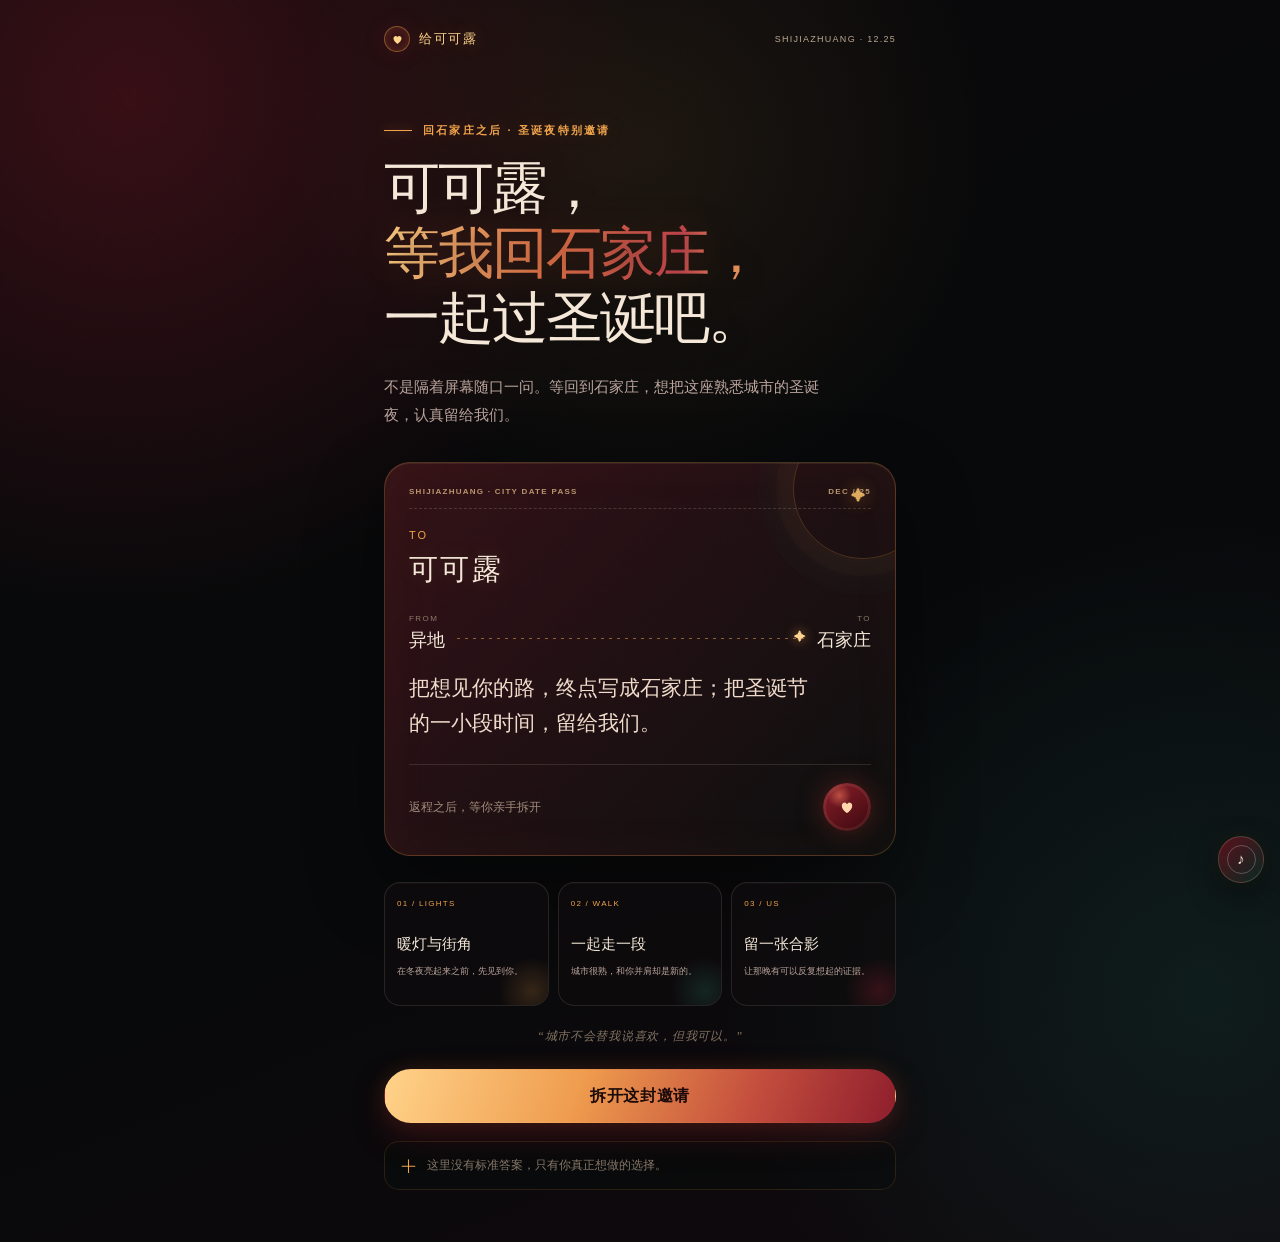
==== commit b85f2636: "Redesign Christmas invite for Shijiazhuang night" ====
--- a/index.html
+++ b/index.html
@@ -3,29 +3,29 @@
   <head>
     <meta charset="UTF-8" />
     <meta name="viewport" content="width=device-width, initial-scale=1, viewport-fit=cover" />
-    <meta name="theme-color" content="#f4e9df" />
+    <meta name="theme-color" content="#09090b" />
     <meta
       name="description"
-      content="给可可露的一封圣诞节约会邀请，拆开后一起挑选想做的事。"
+      content="回石家庄之后，给可可露的一封电影感圣诞节约会邀请。"
     />
-    <title>给可可露的圣诞节邀请</title>
+    <title>回石家庄之后 · 给可可露的圣诞节邀请</title>
     <style>
       :root {
-        --paper: #f7eee5;
-        --paper-deep: #ead7ca;
-        --ink: #34221f;
-        --muted: #806b64;
-        --wine: #7f263e;
-        --wine-dark: #5b1729;
-        --pine: #285243;
-        --pine-dark: #183a2f;
-        --rose: #d98590;
-        --rose-light: #f2c8ca;
-        --gold: #b8864e;
-        --gold-light: #ebd2ad;
-        --white: #fffaf5;
-        --line: rgba(91, 50, 45, 0.14);
-        --shadow: 0 24px 70px rgba(75, 33, 36, 0.14);
+        --paper: #08090b;
+        --paper-deep: #1a1113;
+        --ink: #f5e8d8;
+        --muted: #bba59d;
+        --wine: #8d1c2b;
+        --wine-dark: #3c0710;
+        --pine: #1e5a4e;
+        --pine-dark: #0b2b27;
+        --rose: #d56067;
+        --rose-light: #27302c;
+        --gold: #f0a34a;
+        --gold-light: #ffd58b;
+        --white: #171214;
+        --line: rgba(255, 232, 205, 0.14);
+        --shadow: 0 28px 80px rgba(0, 0, 0, 0.48);
         --serif: "Songti SC", "STSong", "Noto Serif SC", "SimSun", serif;
         --sans: "PingFang SC", "Microsoft YaHei", "Noto Sans SC", sans-serif;
       }
@@ -35,7 +35,7 @@
       }
 
       html {
-        background: var(--paper);
+        background: #070809;
         color: var(--ink);
         font-family: var(--sans);
         -webkit-font-smoothing: antialiased;
@@ -48,17 +48,19 @@
         margin: 0;
         overflow-x: hidden;
         background:
-          radial-gradient(circle at 10% 8%, rgba(226, 161, 160, 0.28), transparent 30rem),
-          radial-gradient(circle at 90% 86%, rgba(40, 82, 67, 0.19), transparent 30rem),
-          linear-gradient(145deg, #fbf5ee 0%, var(--paper) 52%, #eddbcf 100%);
+          radial-gradient(circle at 10% 8%, rgba(142, 28, 43, 0.34), transparent 32rem),
+          radial-gradient(circle at 94% 80%, rgba(21, 91, 79, 0.24), transparent 30rem),
+          radial-gradient(circle at 50% 12%, rgba(240, 163, 74, 0.09), transparent 22rem),
+          linear-gradient(158deg, #0b090b 0%, #07090a 54%, #10090d 100%);
       }
 
       body::before {
         position: fixed;
         inset: 0;
-        z-index: -2;
+        z-index: 6;
         content: "";
-        opacity: 0.26;
+        opacity: 0.16;
+        mix-blend-mode: soft-light;
         pointer-events: none;
         background-image: url("data:image/svg+xml,%3Csvg viewBox='0 0 180 180' xmlns='http://www.w3.org/2000/svg'%3E%3Cfilter id='n'%3E%3CfeTurbulence type='fractalNoise' baseFrequency='.9' numOctaves='3' stitchTiles='stitch'/%3E%3C/filter%3E%3Crect width='100%25' height='100%25' filter='url(%23n)' opacity='.16'/%3E%3C/svg%3E");
       }
@@ -916,10 +918,12 @@
 
       .music-toggle {
         display: flex;
+        width: 46px;
         min-height: 46px;
         align-items: center;
+        justify-content: center;
         gap: 10px;
-        padding: 8px 14px 8px 9px;
+        padding: 8px;
         border: 1px solid rgba(255, 248, 239, 0.34);
         border-radius: 999px;
         color: #fffaf4;
@@ -968,9 +972,19 @@
       }
 
       .music-meta {
-        display: grid;
+        display: none;
         min-width: 0;
         text-align: left;
+      }
+
+      .music-dock.is-open .music-toggle {
+        width: auto;
+        justify-content: flex-start;
+        padding: 8px 14px 8px 9px;
+      }
+
+      .music-dock.is-open .music-meta {
+        display: grid;
       }
 
       .music-title {
@@ -1106,6 +1120,641 @@
         bottom: 112px;
       }
 
+      /* Cinematic night edition */
+      .app {
+        position: relative;
+        z-index: 2;
+      }
+
+      .light-leak {
+        position: absolute;
+        top: -20%;
+        left: -28%;
+        width: 74%;
+        height: 70%;
+        background:
+          linear-gradient(122deg, transparent 20%, rgba(238, 136, 55, 0.17) 46%, transparent 70%),
+          radial-gradient(ellipse, rgba(190, 45, 44, 0.17), transparent 67%);
+        filter: blur(24px);
+        opacity: 0.82;
+        transform: rotate(-8deg);
+        animation: leak-breathe 10s ease-in-out infinite alternate;
+      }
+
+      @keyframes leak-breathe {
+        to {
+          opacity: 0.52;
+          transform: translate3d(5%, 3%, 0) rotate(-3deg) scale(1.08);
+        }
+      }
+
+      .rain-layer {
+        position: absolute;
+        inset: 0;
+        background-image: repeating-linear-gradient(
+          104deg,
+          transparent 0,
+          transparent 28px,
+          rgba(221, 239, 232, 0.045) 29px,
+          transparent 31px,
+          transparent 64px
+        );
+        opacity: 0.48;
+        animation: rain-slide 14s linear infinite;
+      }
+
+      @keyframes rain-slide {
+        to {
+          background-position: -380px 620px;
+        }
+      }
+
+      .bokeh {
+        position: absolute;
+        border-radius: 50%;
+        filter: blur(10px);
+        opacity: 0.42;
+        animation: bokeh-float 13s ease-in-out infinite;
+      }
+
+      .bokeh--one {
+        top: 12%;
+        left: -8%;
+        width: 150px;
+        height: 150px;
+        border: 1px solid rgba(255, 190, 96, 0.3);
+        background: radial-gradient(circle, rgba(255, 183, 74, 0.22), transparent 67%);
+      }
+
+      .bokeh--two {
+        top: 27%;
+        right: -13%;
+        width: 210px;
+        height: 210px;
+        border: 1px solid rgba(92, 176, 144, 0.19);
+        background: radial-gradient(circle, rgba(38, 132, 104, 0.17), transparent 68%);
+        animation-delay: -5s;
+      }
+
+      .bokeh--three {
+        top: 51%;
+        left: 4%;
+        width: 92px;
+        height: 92px;
+        background: radial-gradient(circle, rgba(218, 77, 44, 0.17), transparent 70%);
+        animation-delay: -8s;
+      }
+
+      .bokeh--four {
+        right: 16%;
+        bottom: 18%;
+        width: 112px;
+        height: 112px;
+        background: radial-gradient(circle, rgba(255, 203, 115, 0.16), transparent 70%);
+        animation-delay: -3s;
+      }
+
+      @keyframes bokeh-float {
+        0%,
+        100% {
+          translate: 0 0;
+        }
+        50% {
+          translate: 13px -19px;
+        }
+      }
+
+      .cityline {
+        position: absolute;
+        right: -4%;
+        bottom: -7px;
+        left: -4%;
+        height: 210px;
+        opacity: 0.42;
+        mask-image: linear-gradient(to top, black 26%, transparent 100%);
+      }
+
+      .cityline svg {
+        width: 100%;
+        height: 100%;
+      }
+
+      .citylights {
+        fill: none;
+        stroke: rgba(244, 170, 79, 0.6);
+        stroke-width: 2;
+        stroke-linecap: round;
+      }
+
+      .topbar {
+        color: rgba(255, 231, 199, 0.7);
+      }
+
+      .brand {
+        color: var(--gold-light);
+        text-shadow: 0 0 18px rgba(240, 163, 74, 0.3);
+      }
+
+      .brand-mark {
+        border-color: rgba(240, 163, 74, 0.45);
+        background: rgba(141, 28, 43, 0.18);
+        box-shadow:
+          inset 0 0 12px rgba(240, 163, 74, 0.15),
+          0 0 22px rgba(141, 28, 43, 0.2);
+      }
+
+      .edition {
+        max-width: 47%;
+        overflow: hidden;
+        font-size: 9px;
+        letter-spacing: 0.14em;
+        text-overflow: ellipsis;
+      }
+
+      .screen {
+        position: relative;
+      }
+
+      .eyebrow,
+      .step-label {
+        color: var(--gold);
+        text-shadow: 0 0 20px rgba(240, 163, 74, 0.18);
+      }
+
+      .eyebrow::before {
+        box-shadow: 0 0 10px rgba(240, 163, 74, 0.55);
+      }
+
+      h1,
+      h2 {
+        text-shadow:
+          0 3px 26px rgba(0, 0, 0, 0.42),
+          0 0 28px rgba(240, 163, 74, 0.04);
+      }
+
+      .welcome-title {
+        max-width: 11em;
+        font-size: clamp(36px, 9.5vw, 56px);
+        line-height: 1.16;
+      }
+
+      .accent {
+        color: transparent;
+        background: linear-gradient(95deg, #ffd083 0%, #e6764a 42%, #c94850 78%, #f2b15f 100%);
+        background-clip: text;
+        -webkit-background-clip: text;
+        filter: drop-shadow(0 0 16px rgba(225, 106, 68, 0.2));
+      }
+
+      .lead {
+        color: var(--muted);
+      }
+
+      .hero-card {
+        border-color: rgba(240, 163, 74, 0.24);
+        background:
+          linear-gradient(135deg, rgba(54, 18, 23, 0.91), rgba(11, 15, 15, 0.94)),
+          var(--white);
+        box-shadow:
+          0 30px 76px rgba(0, 0, 0, 0.42),
+          inset 0 1px 0 rgba(255, 232, 202, 0.07),
+          inset 0 0 55px rgba(240, 104, 62, 0.045);
+      }
+
+      .hero-card::after {
+        border-color: rgba(240, 163, 74, 0.22);
+        box-shadow:
+          0 0 0 17px rgba(240, 163, 74, 0.025),
+          0 0 0 36px rgba(30, 90, 78, 0.05),
+          0 0 50px rgba(240, 163, 74, 0.08);
+      }
+
+      .hero-card::before {
+        z-index: 2;
+        color: #ffc66d;
+        font-size: 15px;
+        letter-spacing: 0.08em;
+        text-shadow: 0 0 18px rgba(240, 163, 74, 0.7);
+      }
+
+      .ticket-head {
+        display: flex;
+        align-items: center;
+        justify-content: space-between;
+        margin: -4px 0 20px;
+        padding-bottom: 12px;
+        border-bottom: 1px dashed rgba(255, 224, 187, 0.17);
+        color: rgba(255, 212, 153, 0.68);
+        font-size: 8px;
+        font-weight: 700;
+        letter-spacing: 0.16em;
+      }
+
+      .hero-to {
+        color: var(--gold);
+      }
+
+      .hero-name {
+        color: var(--ink);
+        text-shadow: 0 0 22px rgba(255, 195, 117, 0.15);
+      }
+
+      .hero-line {
+        color: #f1dccc;
+      }
+
+      .ticket-route {
+        display: grid;
+        grid-template-columns: auto 1fr auto;
+        gap: 12px;
+        align-items: end;
+        margin: 24px 0 19px;
+      }
+
+      .ticket-stop {
+        display: grid;
+        gap: 5px;
+      }
+
+      .ticket-stop--end {
+        text-align: right;
+      }
+
+      .ticket-stop span {
+        color: rgba(255, 231, 199, 0.48);
+        font-size: 8px;
+        letter-spacing: 0.18em;
+      }
+
+      .ticket-stop strong {
+        font-family: var(--serif);
+        font-size: 18px;
+        font-weight: 500;
+      }
+
+      .ticket-track {
+        position: relative;
+        display: flex;
+        align-items: center;
+        height: 25px;
+        margin-bottom: 1px;
+      }
+
+      .ticket-track::before {
+        width: 100%;
+        height: 1px;
+        content: "";
+        background: repeating-linear-gradient(
+          90deg,
+          rgba(240, 163, 74, 0.55) 0 3px,
+          transparent 3px 8px
+        );
+      }
+
+      .ticket-track::after {
+        position: absolute;
+        right: 0;
+        color: #ffd391;
+        content: "✦";
+        font-size: 12px;
+        text-shadow: 0 0 12px rgba(255, 180, 85, 0.65);
+        transform: translate(1px, -1px);
+      }
+
+      .signature {
+        border-color: rgba(255, 232, 205, 0.12);
+        color: rgba(255, 229, 198, 0.58);
+      }
+
+      .wax-seal {
+        color: #ffd6ad;
+        background:
+          radial-gradient(circle at 34% 26%, #ba4f43, transparent 25%),
+          linear-gradient(145deg, #8d1f2b, #39080d);
+        box-shadow:
+          inset 0 0 0 3px rgba(255, 220, 183, 0.08),
+          0 0 28px rgba(195, 60, 43, 0.35);
+      }
+
+      .mood-strip {
+        display: grid;
+        grid-template-columns: repeat(3, minmax(0, 1fr));
+        gap: 9px;
+        margin-top: 26px;
+      }
+
+      .mood-card {
+        position: relative;
+        min-height: 124px;
+        padding: 16px 12px 13px;
+        overflow: hidden;
+        border: 1px solid rgba(255, 230, 200, 0.11);
+        border-radius: 16px;
+        background: rgba(15, 13, 14, 0.67);
+        box-shadow: inset 0 1px 0 rgba(255, 255, 255, 0.025);
+      }
+
+      .mood-card::after {
+        position: absolute;
+        right: -18px;
+        bottom: -20px;
+        width: 68px;
+        height: 68px;
+        border-radius: 50%;
+        content: "";
+        background: radial-gradient(circle, rgba(240, 163, 74, 0.18), transparent 70%);
+      }
+
+      .mood-card:nth-child(2)::after {
+        background: radial-gradient(circle, rgba(42, 118, 97, 0.25), transparent 70%);
+      }
+
+      .mood-card:nth-child(3)::after {
+        background: radial-gradient(circle, rgba(158, 33, 49, 0.28), transparent 70%);
+      }
+
+      .mood-index {
+        display: block;
+        margin-bottom: 27px;
+        color: var(--gold);
+        font-size: 8px;
+        letter-spacing: 0.16em;
+      }
+
+      .mood-card strong {
+        display: block;
+        margin-bottom: 6px;
+        font-family: var(--serif);
+        font-size: 15px;
+        font-weight: 500;
+      }
+
+      .mood-card small {
+        color: var(--muted);
+        font-size: 9px;
+        line-height: 1.55;
+      }
+
+      .whisper {
+        margin: 22px 3px 0;
+        color: rgba(255, 224, 188, 0.49);
+        font-family: var(--serif);
+        font-size: 12px;
+        font-style: italic;
+        letter-spacing: 0.06em;
+        text-align: center;
+      }
+
+      .action-zone {
+        margin-top: 24px;
+      }
+
+      .btn--primary {
+        color: #1b0a09;
+        background: linear-gradient(110deg, #ffd38a 0%, #ef9c4e 38%, #c34d3d 72%, #8e1e2d 100%);
+        box-shadow:
+          0 13px 32px rgba(107, 20, 29, 0.36),
+          0 0 24px rgba(240, 163, 74, 0.13);
+        font-weight: 800;
+      }
+
+      .btn--primary:hover {
+        box-shadow:
+          0 18px 38px rgba(107, 20, 29, 0.44),
+          0 0 30px rgba(240, 163, 74, 0.2);
+      }
+
+      .btn--secondary {
+        color: var(--gold-light);
+        border-color: rgba(240, 163, 74, 0.27);
+        background: rgba(255, 246, 229, 0.045);
+      }
+
+      .btn--ghost {
+        color: rgba(255, 225, 190, 0.56);
+      }
+
+      .note {
+        color: rgba(255, 228, 195, 0.5);
+        border-color: rgba(240, 163, 74, 0.14);
+        background: rgba(9, 12, 12, 0.52);
+      }
+
+      .counter {
+        color: var(--muted);
+        border-color: rgba(255, 226, 194, 0.13);
+        background: rgba(20, 16, 17, 0.7);
+      }
+
+      .counter-dot {
+        background: rgba(255, 220, 180, 0.16);
+      }
+
+      .counter-dot.is-on {
+        background: var(--gold);
+        box-shadow: 0 0 8px rgba(240, 163, 74, 0.7);
+      }
+
+      .progress span {
+        background: rgba(255, 231, 199, 0.1);
+      }
+
+      .progress span::after {
+        background: linear-gradient(90deg, #8e1e2d, #ef9c4e, #2a806c);
+        box-shadow: 0 0 10px rgba(240, 163, 74, 0.2);
+      }
+
+      .choice-card {
+        color: var(--ink);
+        border-color: rgba(255, 230, 201, 0.1);
+        background:
+          linear-gradient(145deg, rgba(35, 26, 28, 0.72), rgba(10, 14, 14, 0.78));
+      }
+
+      .choice-card:hover {
+        border-color: rgba(240, 163, 74, 0.38);
+        box-shadow:
+          0 14px 30px rgba(0, 0, 0, 0.28),
+          0 0 25px rgba(240, 163, 74, 0.07);
+      }
+
+      .choice-card.is-selected {
+        border-color: rgba(255, 184, 83, 0.72);
+        background:
+          linear-gradient(145deg, rgba(79, 25, 28, 0.9), rgba(14, 46, 40, 0.66));
+        box-shadow:
+          0 16px 32px rgba(0, 0, 0, 0.32),
+          inset 0 0 28px rgba(240, 163, 74, 0.055);
+      }
+
+      .choice-card.is-selected::after {
+        color: #1a0908;
+        background: var(--gold-light);
+        box-shadow: 0 0 14px rgba(240, 163, 74, 0.45);
+      }
+
+      .choice-icon {
+        color: var(--gold);
+        background: rgba(240, 163, 74, 0.09);
+      }
+
+      .choice-desc,
+      .hint {
+        color: var(--muted);
+      }
+
+      .pill {
+        color: var(--ink);
+        border-color: rgba(255, 230, 201, 0.12);
+        background: rgba(25, 20, 21, 0.72);
+      }
+
+      .pill.is-selected {
+        color: #160a08;
+        border-color: var(--gold-light);
+        background: linear-gradient(120deg, #ffd084, #d66a46);
+        box-shadow: 0 0 20px rgba(240, 163, 74, 0.16);
+      }
+
+      .field {
+        color: var(--ink);
+        border-color: rgba(255, 229, 198, 0.13);
+        background: rgba(20, 16, 17, 0.8);
+      }
+
+      .field::placeholder {
+        color: rgba(204, 177, 168, 0.48);
+      }
+
+      .date-wrap svg {
+        color: var(--gold);
+      }
+
+      .summary-card {
+        border-color: rgba(240, 163, 74, 0.22);
+        background:
+          linear-gradient(150deg, rgba(69, 21, 26, 0.92), rgba(10, 25, 22, 0.9)),
+          var(--white);
+        box-shadow:
+          0 24px 60px rgba(0, 0, 0, 0.42),
+          inset 0 0 55px rgba(240, 163, 74, 0.035);
+      }
+
+      .summary-card::before {
+        border-color: rgba(255, 221, 179, 0.13);
+      }
+
+      .summary-head {
+        border-color: rgba(255, 228, 195, 0.13);
+      }
+
+      .summary-row dt {
+        color: rgba(255, 219, 178, 0.53);
+      }
+
+      .summary-promise {
+        border-color: rgba(255, 219, 178, 0.17);
+        color: var(--gold-light);
+      }
+
+      .decline-symbol {
+        color: var(--gold);
+        border-color: rgba(240, 163, 74, 0.25);
+        background: rgba(22, 16, 17, 0.7);
+        box-shadow: 0 0 30px rgba(240, 163, 74, 0.08);
+      }
+
+      /* Dark music and entry surfaces */
+      .sound-gate {
+        background:
+          radial-gradient(circle at 18% 12%, rgba(145, 29, 45, 0.46), transparent 26rem),
+          radial-gradient(circle at 82% 86%, rgba(25, 91, 76, 0.34), transparent 28rem),
+          linear-gradient(145deg, #08090b, #140a0d 64%, #08120f);
+      }
+
+      .sound-card {
+        border-color: rgba(240, 163, 74, 0.2);
+        background: rgba(18, 13, 15, 0.9);
+        box-shadow:
+          0 35px 90px rgba(0, 0, 0, 0.6),
+          inset 0 1px 0 rgba(255, 234, 209, 0.04);
+      }
+
+      .sound-card p {
+        color: var(--muted);
+      }
+
+      .sound-cover-wrap::before,
+      .sound-cover-wrap::after {
+        border-color: rgba(240, 163, 74, 0.3);
+      }
+
+      .music-toggle {
+        border-color: rgba(255, 219, 169, 0.18);
+        color: var(--ink);
+        background: linear-gradient(135deg, rgba(93, 17, 28, 0.97), rgba(9, 42, 36, 0.97));
+        box-shadow:
+          0 12px 32px rgba(0, 0, 0, 0.42),
+          0 0 24px rgba(240, 163, 74, 0.06);
+      }
+
+      .music-hint {
+        color: rgba(255, 226, 193, 0.55);
+      }
+
+      .music-panel {
+        border-color: rgba(240, 163, 74, 0.18);
+        background: rgba(18, 14, 15, 0.96);
+        box-shadow: 0 18px 50px rgba(0, 0, 0, 0.52);
+      }
+
+      .music-track-kicker {
+        color: #f7ad5a;
+      }
+
+      .music-track-title {
+        color: var(--ink);
+      }
+
+      .music-track-artist,
+      .music-source {
+        color: var(--muted);
+      }
+
+      .music-play {
+        color: #180b08;
+        background: linear-gradient(145deg, #ffd28b, #d76243);
+      }
+
+      .music-progress {
+        background: rgba(255, 230, 200, 0.1);
+      }
+
+      .music-source a {
+        color: var(--gold-light);
+      }
+
+      .toast {
+        color: #170b08;
+        background: rgba(255, 208, 133, 0.96);
+        box-shadow: 0 12px 30px rgba(0, 0, 0, 0.38);
+      }
+
+      @media (max-width: 380px) {
+        .mood-card {
+          min-height: 118px;
+          padding: 14px 9px 12px;
+        }
+
+        .mood-card strong {
+          font-size: 13px;
+        }
+
+        .mood-card small {
+          font-size: 8px;
+        }
+      }
+
       @media (max-width: 380px) {
         .app {
           padding-right: 15px;
@@ -1147,6 +1796,12 @@
   </head>
   <body>
     <div class="ambient" aria-hidden="true">
+      <div class="light-leak"></div>
+      <div class="rain-layer"></div>
+      <span class="bokeh bokeh--one"></span>
+      <span class="bokeh bokeh--two"></span>
+      <span class="bokeh bokeh--three"></span>
+      <span class="bokeh bokeh--four"></span>
       <div class="halo halo--one"></div>
       <div class="halo halo--two"></div>
       <span class="petal"></span>
@@ -1159,6 +1814,20 @@
       <span class="snow"></span>
       <span class="snow"></span>
       <span class="snow"></span>
+      <div class="cityline">
+        <svg viewBox="0 0 1440 320" preserveAspectRatio="none">
+          <path
+            d="M0 251h64v-42h22v-30h44v43h26v-66h58v64h35v-24h22v-76h49v80h31v-35h65v32h44v-54h26v54h37v-85h54v87h39v-29h20v29h26v-65h60v67h32v-47h17v-83l9-24 9 24v82h14v-39h56v42h34v-70h80v69h28v-24h48v26h41v-92h51v94h37v-55h20v55h33v-70h63v68h34v-30h17v-113h5l7-34 7 34h5v117h20v-44h53v43h30v-65h49v68h42v-38h17v-21h5l3-109 5-107 5 107 3 109h5v26h17v33h41v-55h59v57h30v-35h21v35h39v-72h60v74h38v-29h17v-56h51v52h29v-44h52v49h36v-67h27v65h38v-35h17v38h43v-53h32v-29h42v29h36v55h35v-10H0Z"
+            fill="#060708"
+          />
+          <g class="citylights">
+            <path d="M151 101v-27M143 114h16M961 80v-92M949 106h24M970 51l-11 22M970 51l11 22" />
+            <path d="M222 166h30M314 151h24M436 141h29M607 143h18M741 147h26M1084 148h28M1266 145h18" />
+            <path d="M0 281c219-24 384-12 558 4s355 5 511-9 251-15 371-5" opacity=".5" />
+            <path d="m0 302 391-28 329 18 345 8 375-20" opacity=".25" />
+          </g>
+        </svg>
+      </div>
     </div>
 
     <main class="app">
@@ -1174,24 +1843,41 @@
           </span>
           给可可露
         </div>
-        <span class="edition">A CHRISTMAS INVITATION</span>
+        <span class="edition">SHIJIAZHUANG · 12.25</span>
       </header>
 
       <section class="screen is-entering" id="screen-welcome" aria-labelledby="welcome-title">
-        <p class="eyebrow">圣诞限定 · 一封认真准备的邀请</p>
-        <h1 id="welcome-title">可可露，<br /><span class="accent">想见你。</span></h1>
+        <p class="eyebrow">回石家庄之后 · 圣诞夜特别邀请</p>
+        <h1 class="welcome-title" id="welcome-title">
+          可可露，<br /><span class="accent">等我回石家庄，</span><br />一起过圣诞吧。
+        </h1>
         <p class="lead">
-          不是随口一问。我把想和你一起做的事，认真写成了一封小小的邀请。
+          不是隔着屏幕随口一问。等回到石家庄，想把这座熟悉城市的圣诞夜，认真留给我们。
         </p>
 
         <article class="hero-card">
+          <div class="ticket-head">
+            <span>SHIJIAZHUANG · CITY DATE PASS</span>
+            <span>DEC / 25</span>
+          </div>
           <div class="hero-to">
             TO
             <span class="hero-name">可可露</span>
           </div>
-          <p class="hero-line">今年的圣诞节，想把其中一段时间留给我们。</p>
+          <div class="ticket-route">
+            <div class="ticket-stop">
+              <span>FROM</span>
+              <strong>异地</strong>
+            </div>
+            <div class="ticket-track" aria-hidden="true"></div>
+            <div class="ticket-stop ticket-stop--end">
+              <span>TO</span>
+              <strong>石家庄</strong>
+            </div>
+          </div>
+          <p class="hero-line">把想见你的路，终点写成石家庄；把圣诞节的一小段时间，留给我们。</p>
           <div class="signature">
-            <span>等你亲手拆开这封信</span>
+            <span>返程之后，等你亲手拆开</span>
             <span class="wax-seal" aria-hidden="true">
               <svg viewBox="0 0 24 24" fill="none">
                 <path
@@ -1202,6 +1888,25 @@
             </span>
           </div>
         </article>
+
+        <div class="mood-strip" aria-label="约会氛围">
+          <div class="mood-card">
+            <span class="mood-index">01 / LIGHTS</span>
+            <strong>暖灯与街角</strong>
+            <small>在冬夜亮起来之前，先见到你。</small>
+          </div>
+          <div class="mood-card">
+            <span class="mood-index">02 / WALK</span>
+            <strong>一起走一段</strong>
+            <small>城市很熟，和你并肩却是新的。</small>
+          </div>
+          <div class="mood-card">
+            <span class="mood-index">03 / US</span>
+            <strong>留一张合影</strong>
+            <small>让那晚有可以反复想起的证据。</small>
+          </div>
+        </div>
+        <p class="whisper">“城市不会替我说喜欢，但我可以。”</p>
 
         <div class="action-zone">
           <button
@@ -1227,8 +1932,8 @@
       </section>
 
       <section class="screen" id="screen-invite" aria-labelledby="invite-title" hidden>
-        <p class="step-label">01 / THE INVITATION</p>
-        <h2 id="invite-title">可可露，愿意和我一起过圣诞节吗？</h2>
+        <p class="step-label">01 / BACK IN SHIJIAZHUANG</p>
+        <h2 id="invite-title">回石家庄以后，愿意和我一起过圣诞节吗？</h2>
         <p class="lead">我会认真准备，也会尊重你的每一个选择。</p>
         <div class="button-stack">
           <button class="btn btn--primary" type="button" id="accept-btn">愿意赴约</button>
@@ -1259,14 +1964,14 @@
       </section>
 
       <section class="screen" id="screen-confirm" aria-labelledby="confirm-title" hidden>
-        <p class="eyebrow">盖章之前，先偷偷提醒一下</p>
+        <p class="eyebrow">回石家庄之后 · 盖章之前提醒一下</p>
         <h2 id="confirm-title">确定之后，可不许偷偷反悔哦。</h2>
         <p class="lead">
           接下来只做一件事：把你的偏好告诉我，我们一起把这场约会安排得刚刚好。
         </p>
         <div class="hero-card">
           <p class="hero-to">INVITATION ACCEPTED</p>
-          <p class="hero-line">申请人：可可露<br />状态：好像要和我一起过圣诞节了</p>
+          <p class="hero-line">申请人：可可露<br />目的地：石家庄<br />状态：好像要和我一起过圣诞节了</p>
           <div class="signature">
             <span>有效期待：认真赴约</span>
             <span class="wax-seal" aria-hidden="true">✓</span>
@@ -1286,8 +1991,8 @@
           <span style="--fill: 20%"></span>
           <span style="--fill: 20%"></span>
         </div>
-        <p class="step-label">02 / THE PLAN · 1—2</p>
-        <h2 id="plan-title">这一天，想和我一起做什么？</h2>
+        <p class="step-label">02 / SHIJIAZHUANG NIGHT · 1—2</p>
+        <h2 id="plan-title">回到石家庄，这一天想一起做什么？</h2>
         <p class="hint">可以选 1—2 项。选多了我怕时间不够认真陪你。</p>
         <div class="choice-grid" id="activity-grid"></div>
         <div class="button-stack">
@@ -1320,7 +2025,7 @@
 
       <section class="screen" id="screen-date" aria-labelledby="date-title" hidden>
         <p class="step-label">04 / THE DAY</p>
-        <h2 id="date-title">把想见面的日子圈出来吧。</h2>
+        <h2 id="date-title">把回石家庄后想见面的日子圈出来。</h2>
         <p class="hint">圣诞节是哪一天不重要，你愿意出现的那一天才重要。</p>
         <div class="date-wrap">
           <input class="field" id="date-input" type="date" aria-label="约会日期" />
@@ -1353,8 +2058,8 @@
 
       <section class="screen" id="screen-place" aria-labelledby="place-title" hidden>
         <p class="step-label">06 / THE PLACE</p>
-        <h2 id="place-title">想在哪儿碰面？</h2>
-        <p class="hint">不用特别精确，给我一个大概方向就好。</p>
+        <h2 id="place-title">想在石家庄的哪儿碰面？</h2>
+        <p class="hint">熟悉的街口也好，想一起第一次去的地方也好。</p>
         <div class="pills" id="place-options"></div>
         <input
           class="field"
@@ -1374,12 +2079,12 @@
       <section class="screen" id="screen-summary" aria-labelledby="summary-title" hidden>
         <p class="step-label">07 / OUR DATE</p>
         <h2 id="summary-title">可可露，约好啦。</h2>
-        <p class="lead">这是我们的约会清单，确认后复制给发起人就好。</p>
+        <p class="lead">这是回石家庄后的约会清单，确认后复制给发起人就好。</p>
 
         <article class="summary-card">
           <div class="summary-head">
-            <p class="summary-kicker">CHRISTMAS DATE CONFIRMATION</p>
-            <p class="summary-title">致 可可露 的约会清单</p>
+            <p class="summary-kicker">SHIJIAZHUANG · CHRISTMAS CONFIRMATION</p>
+            <p class="summary-title">致 可可露 的石家庄约会清单</p>
           </div>
           <dl class="summary-list" id="summary-list"></dl>
           <p class="summary-promise">我会准时到，也会认真准备。<br />期待见到你。</p>
@@ -1425,7 +2130,7 @@
         <div class="music-track">
           <img
             class="music-cover"
-            src="https://is1-ssl.mzstatic.com/image/thumb/Music126/v4/65/c4/a2/65c4a28c-132d-fc45-1921-def3612790d7/06UMGIM18518.rgb.jpg/300x300bb.jpg"
+            src="./assets/music-cover.jpg"
             alt=""
           />
           <div class="music-track-copy">
@@ -1482,6 +2187,7 @@
       const CONFIG = {
         invitee: "可可露",
         sender: "我",
+        city: "石家庄",
       };
 
       const activities = [
@@ -1587,7 +2293,7 @@
       ];
 
       const times = ["午后", "傍晚", "晚上", "一起吃晚饭", "你来定"];
-      const places = ["市中心", "离你近一点", "离我近一点", "熟悉的商圈", "给我惊喜"];
+      const places = ["万象城", "勒泰", "正定古城", "北国商城", "市中心", "听你安排"];
 
       const declineMessage = `${CONFIG.invitee}，谢谢你认真看完这份邀请。我尊重你的选择，也谢谢你愿意给我一个明确的答案。祝你圣诞快乐，也祝你每天都开心。`;
 
@@ -1632,10 +2338,12 @@
         showToast.timer = setTimeout(() => toast.classList.remove("is-visible"), 2200);
       }
 
-      async function startMusic() {
-        musicPanel.hidden = false;
-        musicDock.classList.add("is-open");
-        musicToggle.setAttribute("aria-expanded", "true");
+      async function startMusic(showPanel = true) {
+        if (showPanel) {
+          musicPanel.hidden = false;
+          musicDock.classList.add("is-open");
+          musicToggle.setAttribute("aria-expanded", "true");
+        }
         if (!musicStarted) {
           musicStarted = true;
           try {
@@ -1861,6 +2569,7 @@
 
         return [
           ["约会对象", CONFIG.invitee],
+          ["碰面城市", CONFIG.city],
           ["约会项目", activityText],
           ["日期", formatDate(state.date)],
           ["时间", state.time],
@@ -1888,7 +2597,7 @@
         const rows = buildSummaryRows()
           .map(([label, value]) => `${label}：${value}`)
           .join("\n");
-        return `致 ${CONFIG.invitee} 的圣诞约会清单\n\n${rows}\n\n我会准时到，也会认真准备。期待见到你。`;
+        return `致 ${CONFIG.invitee} 的石家庄圣诞约会清单\n\n${rows}\n\n我会准时到，也会认真准备。期待在石家庄见到你。`;
       }
 
       function resetAll() {
@@ -1912,7 +2621,7 @@
       document.querySelectorAll("[data-go]").forEach((button) => {
         button.addEventListener("click", () => {
           if (button.dataset.startMusic === "true") {
-            startMusic();
+            startMusic(false);
           }
           showScreen(button.dataset.go);
         });
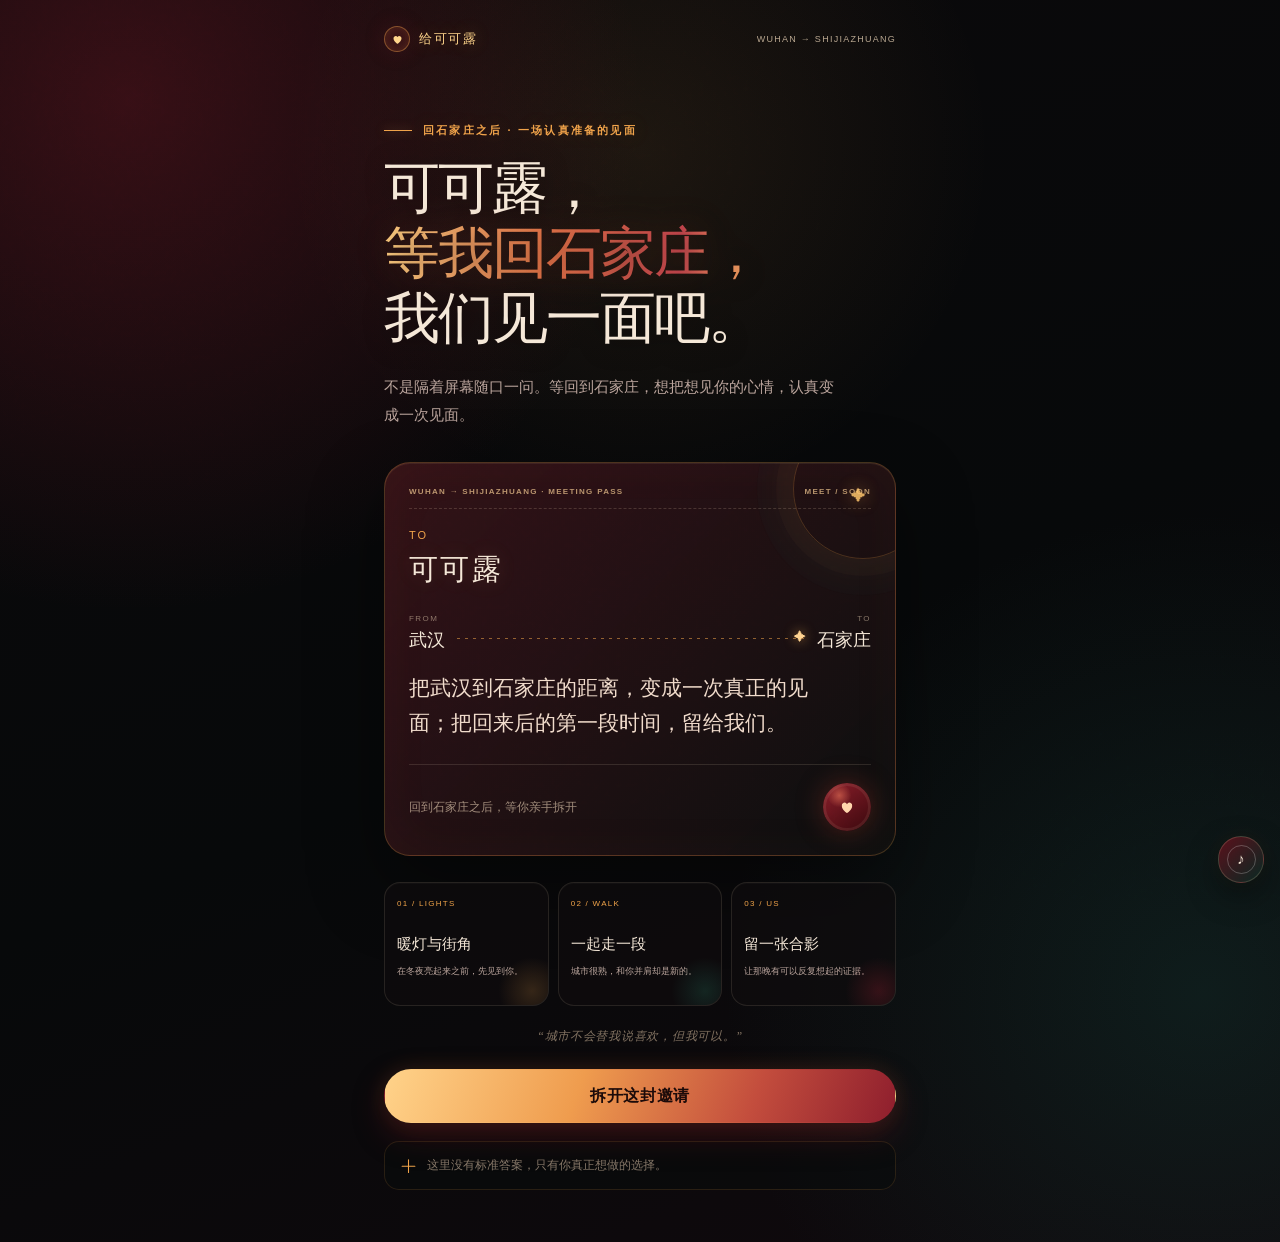
==== commit 69eef4ad: "Change invite to Wuhan Shijiazhuang meeting" ====
--- a/index.html
+++ b/index.html
@@ -6,9 +6,9 @@
     <meta name="theme-color" content="#09090b" />
     <meta
       name="description"
-      content="回石家庄之后，给可可露的一封电影感圣诞节约会邀请。"
+      content="回石家庄之后，给可可露的一封电影感见面邀请。"
     />
-    <title>回石家庄之后 · 给可可露的圣诞节邀请</title>
+    <title>回石家庄之后 · 给可可露的见面邀请</title>
     <style>
       :root {
         --paper: #08090b;
@@ -1843,22 +1843,22 @@
           </span>
           给可可露
         </div>
-        <span class="edition">SHIJIAZHUANG · 12.25</span>
+        <span class="edition">WUHAN → SHIJIAZHUANG</span>
       </header>
 
       <section class="screen is-entering" id="screen-welcome" aria-labelledby="welcome-title">
-        <p class="eyebrow">回石家庄之后 · 圣诞夜特别邀请</p>
+        <p class="eyebrow">回石家庄之后 · 一场认真准备的见面</p>
         <h1 class="welcome-title" id="welcome-title">
-          可可露，<br /><span class="accent">等我回石家庄，</span><br />一起过圣诞吧。
+          可可露，<br /><span class="accent">等我回石家庄，</span><br />我们见一面吧。
         </h1>
         <p class="lead">
-          不是隔着屏幕随口一问。等回到石家庄，想把这座熟悉城市的圣诞夜，认真留给我们。
+          不是隔着屏幕随口一问。等回到石家庄，想把想见你的心情，认真变成一次见面。
         </p>
 
         <article class="hero-card">
           <div class="ticket-head">
-            <span>SHIJIAZHUANG · CITY DATE PASS</span>
-            <span>DEC / 25</span>
+            <span>WUHAN → SHIJIAZHUANG · MEETING PASS</span>
+            <span>MEET / SOON</span>
           </div>
           <div class="hero-to">
             TO
@@ -1867,7 +1867,7 @@
           <div class="ticket-route">
             <div class="ticket-stop">
               <span>FROM</span>
-              <strong>异地</strong>
+              <strong>武汉</strong>
             </div>
             <div class="ticket-track" aria-hidden="true"></div>
             <div class="ticket-stop ticket-stop--end">
@@ -1875,9 +1875,9 @@
               <strong>石家庄</strong>
             </div>
           </div>
-          <p class="hero-line">把想见你的路，终点写成石家庄；把圣诞节的一小段时间，留给我们。</p>
+          <p class="hero-line">把武汉到石家庄的距离，变成一次真正的见面；把回来后的第一段时间，留给我们。</p>
           <div class="signature">
-            <span>返程之后，等你亲手拆开</span>
+            <span>回到石家庄之后，等你亲手拆开</span>
             <span class="wax-seal" aria-hidden="true">
               <svg viewBox="0 0 24 24" fill="none">
                 <path
@@ -1889,7 +1889,7 @@
           </div>
         </article>
 
-        <div class="mood-strip" aria-label="约会氛围">
+        <div class="mood-strip" aria-label="见面氛围">
           <div class="mood-card">
             <span class="mood-index">01 / LIGHTS</span>
             <strong>暖灯与街角</strong>
@@ -1933,7 +1933,7 @@
 
       <section class="screen" id="screen-invite" aria-labelledby="invite-title" hidden>
         <p class="step-label">01 / BACK IN SHIJIAZHUANG</p>
-        <h2 id="invite-title">回石家庄以后，愿意和我一起过圣诞节吗？</h2>
+        <h2 id="invite-title">回石家庄以后，愿意和我见一面吗？</h2>
         <p class="lead">我会认真准备，也会尊重你的每一个选择。</p>
         <div class="button-stack">
           <button class="btn btn--primary" type="button" id="accept-btn">愿意赴约</button>
@@ -1967,11 +1967,11 @@
         <p class="eyebrow">回石家庄之后 · 盖章之前提醒一下</p>
         <h2 id="confirm-title">确定之后，可不许偷偷反悔哦。</h2>
         <p class="lead">
-          接下来只做一件事：把你的偏好告诉我，我们一起把这场约会安排得刚刚好。
+          接下来只做一件事：把你的偏好告诉我，我们一起把这场见面安排得刚刚好。
         </p>
         <div class="hero-card">
           <p class="hero-to">INVITATION ACCEPTED</p>
-          <p class="hero-line">申请人：可可露<br />目的地：石家庄<br />状态：好像要和我一起过圣诞节了</p>
+          <p class="hero-line">申请人：可可露<br />路线：武汉 → 石家庄<br />状态：好像答应和我见面了</p>
           <div class="signature">
             <span>有效期待：认真赴约</span>
             <span class="wax-seal" aria-hidden="true">✓</span>
@@ -1992,7 +1992,7 @@
           <span style="--fill: 20%"></span>
         </div>
         <p class="step-label">02 / SHIJIAZHUANG NIGHT · 1—2</p>
-        <h2 id="plan-title">回到石家庄，这一天想一起做什么？</h2>
+        <h2 id="plan-title">见面那天，想一起做什么？</h2>
         <p class="hint">可以选 1—2 项。选多了我怕时间不够认真陪你。</p>
         <div class="choice-grid" id="activity-grid"></div>
         <div class="button-stack">
@@ -2026,16 +2026,16 @@
       <section class="screen" id="screen-date" aria-labelledby="date-title" hidden>
         <p class="step-label">04 / THE DAY</p>
         <h2 id="date-title">把回石家庄后想见面的日子圈出来。</h2>
-        <p class="hint">圣诞节是哪一天不重要，你愿意出现的那一天才重要。</p>
+        <p class="hint">哪一天都好，你愿意出现的那一天才重要。</p>
         <div class="date-wrap">
-          <input class="field" id="date-input" type="date" aria-label="约会日期" />
+          <input class="field" id="date-input" type="date" aria-label="见面日期" />
           <svg viewBox="0 0 24 24" fill="none" aria-hidden="true">
             <rect x="3.5" y="5.5" width="17" height="15" rx="3" stroke="currentColor" stroke-width="1.5" />
             <path d="M7.5 3.5v4M16.5 3.5v4M3.5 10h17" stroke="currentColor" stroke-width="1.5" stroke-linecap="round" />
           </svg>
         </div>
-        <button class="btn btn--secondary" type="button" id="next-christmas-btn">
-          帮我找下一次圣诞节
+        <button class="btn btn--secondary" type="button" id="next-saturday-btn">
+          帮我选最近的周六
         </button>
         <div class="button-stack">
           <button class="btn btn--primary" type="button" id="date-next" disabled>
@@ -2079,12 +2079,12 @@
       <section class="screen" id="screen-summary" aria-labelledby="summary-title" hidden>
         <p class="step-label">07 / OUR DATE</p>
         <h2 id="summary-title">可可露，约好啦。</h2>
-        <p class="lead">这是回石家庄后的约会清单，确认后复制给发起人就好。</p>
+        <p class="lead">这是回石家庄后的见面清单，确认后复制给发起人就好。</p>
 
         <article class="summary-card">
           <div class="summary-head">
-            <p class="summary-kicker">SHIJIAZHUANG · CHRISTMAS CONFIRMATION</p>
-            <p class="summary-title">致 可可露 的石家庄约会清单</p>
+            <p class="summary-kicker">WUHAN → SHIJIAZHUANG · MEETING CONFIRMATION</p>
+            <p class="summary-title">致 可可露 的石家庄见面清单</p>
           </div>
           <dl class="summary-list" id="summary-list"></dl>
           <p class="summary-promise">我会准时到，也会认真准备。<br />期待见到你。</p>
@@ -2092,7 +2092,7 @@
 
         <div class="button-stack">
           <button class="btn btn--primary" type="button" id="copy-summary">
-            复制约会清单
+            复制见面清单
           </button>
           <button class="btn btn--secondary" type="button" id="edit-plan">重新选一下</button>
           <button class="btn btn--ghost" type="button" id="restart">回到最初</button>
@@ -2276,7 +2276,7 @@
           decline: "先不啦",
         },
         {
-          title: "最后一次认真问，可以一起过圣诞节吗？",
+          title: "最后一次认真问，可以和我见一面吗？",
           copy: "当然，你可以拒绝。只是想让你知道，这封邀请真的很认真。",
           decline: "还是不答应",
         },
@@ -2295,7 +2295,7 @@
       const times = ["午后", "傍晚", "晚上", "一起吃晚饭", "你来定"];
       const places = ["万象城", "勒泰", "正定古城", "北国商城", "市中心", "听你安排"];
 
-      const declineMessage = `${CONFIG.invitee}，谢谢你认真看完这份邀请。我尊重你的选择，也谢谢你愿意给我一个明确的答案。祝你圣诞快乐，也祝你每天都开心。`;
+      const declineMessage = `${CONFIG.invitee}，谢谢你认真看完这份邀请。我尊重你的选择，也谢谢你愿意给我一个明确的答案。祝你每天都开心。`;
 
       const state = {
         retryCount: 0,
@@ -2518,16 +2518,16 @@
         }
       }
 
-      function getNextChristmas() {
+      function getNextSaturday() {
         const today = new Date();
         today.setHours(0, 0, 0, 0);
-        let year = today.getFullYear();
-        let candidate = new Date(year, 11, 25);
-        if (candidate < today) {
-          year += 1;
-          candidate = new Date(year, 11, 25);
-        }
-        return `${year}-12-25`;
+        const daysUntilSaturday = (6 - today.getDay() + 7) % 7;
+        const candidate = new Date(today);
+        candidate.setDate(today.getDate() + daysUntilSaturday);
+        const year = candidate.getFullYear();
+        const month = String(candidate.getMonth() + 1).padStart(2, "0");
+        const day = String(candidate.getDate()).padStart(2, "0");
+        return `${year}-${month}-${day}`;
       }
 
       function formatDate(value) {
@@ -2568,9 +2568,9 @@
           .join("、");
 
         return [
-          ["约会对象", CONFIG.invitee],
+          ["见面对象", CONFIG.invitee],
           ["碰面城市", CONFIG.city],
-          ["约会项目", activityText],
+          ["见面项目", activityText],
           ["日期", formatDate(state.date)],
           ["时间", state.time],
           ["碰面地点", state.place],
@@ -2597,7 +2597,7 @@
         const rows = buildSummaryRows()
           .map(([label, value]) => `${label}：${value}`)
           .join("\n");
-        return `致 ${CONFIG.invitee} 的石家庄圣诞约会清单\n\n${rows}\n\n我会准时到，也会认真准备。期待在石家庄见到你。`;
+        return `致 ${CONFIG.invitee} 的石家庄见面清单\n\n${rows}\n\n我会准时到，也会认真准备。期待在石家庄见到你。`;
       }
 
       function resetAll() {
@@ -2663,16 +2663,16 @@
         document.getElementById("date-next").disabled = !state.date;
       });
 
-      document.getElementById("next-christmas-btn").addEventListener("click", () => {
-        const value = getNextChristmas();
+      document.getElementById("next-saturday-btn").addEventListener("click", () => {
+        const value = getNextSaturday();
         if (!value) {
-          showToast("没有找到圣诞节日期，可以手动选择");
+          showToast("没有找到周六日期，可以手动选择");
           return;
         }
         state.date = value;
         document.getElementById("date-input").value = value;
         document.getElementById("date-next").disabled = false;
-        showToast(`下一次圣诞节：${formatDate(value)}`);
+        showToast(`最近的周六：${formatDate(value)}`);
       });
 
       document.getElementById("date-next").addEventListener("click", () => {
@@ -2705,7 +2705,7 @@
       });
 
       document.getElementById("copy-summary").addEventListener("click", () => {
-        copyText(summaryText(), "约会清单已复制，可以发给发起人了");
+        copyText(summaryText(), "见面清单已复制，可以发给发起人了");
       });
 
       document.getElementById("copy-decline").addEventListener("click", () => {
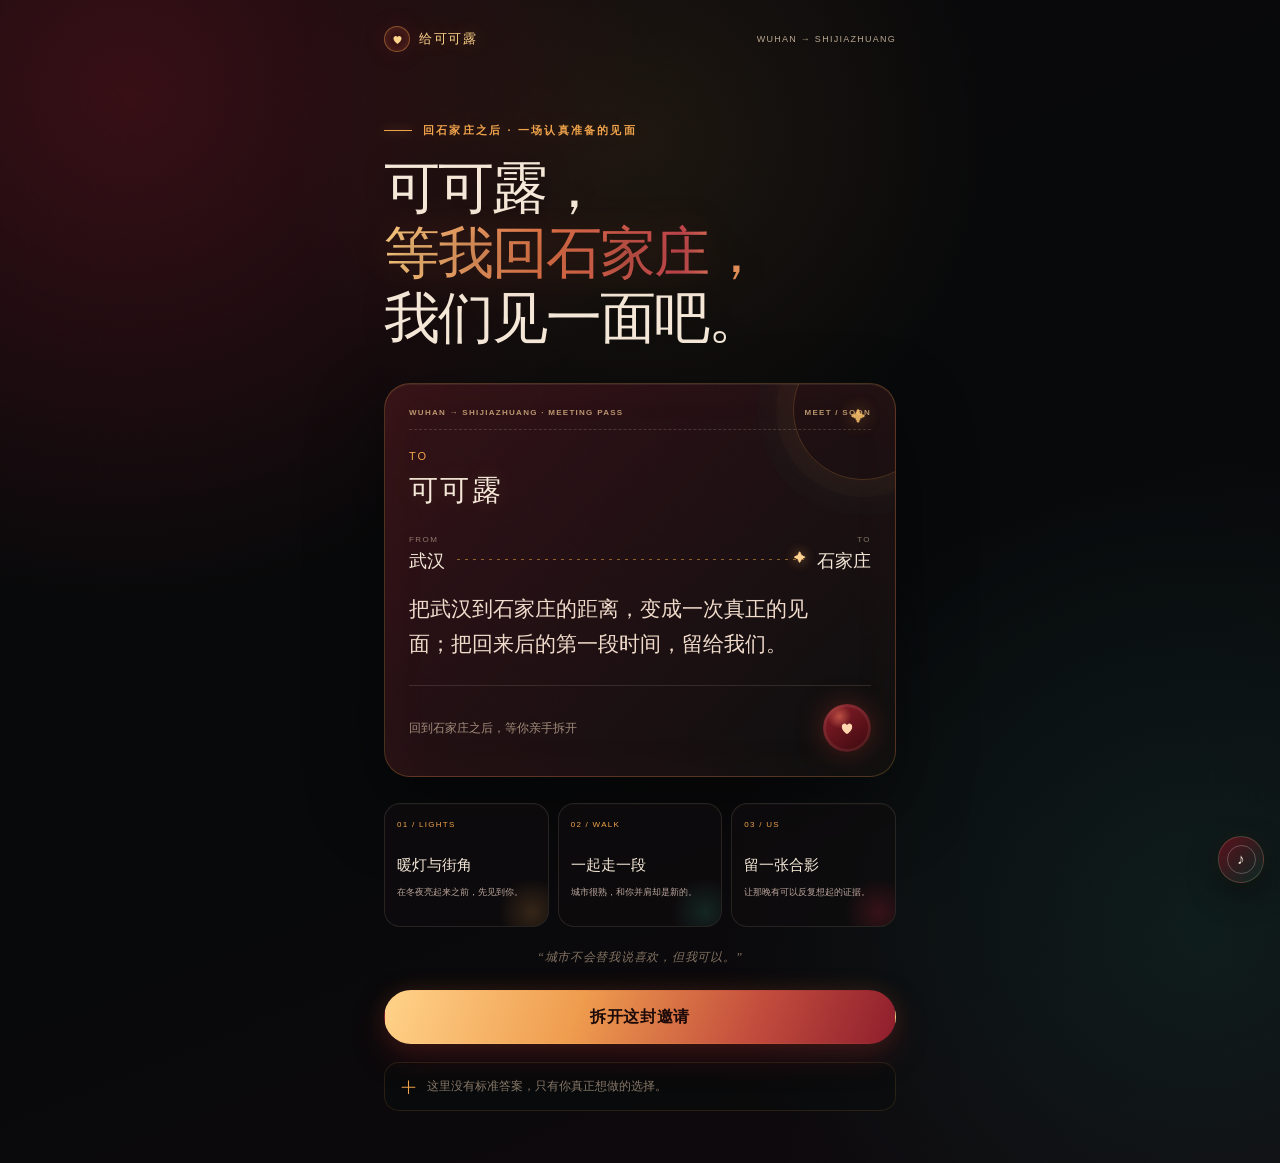
==== commit 91e1dc1b: "Personalize invitation for Yuan Botao" ====
--- a/index.html
+++ b/index.html
@@ -1851,10 +1851,6 @@
         <h1 class="welcome-title" id="welcome-title">
           可可露，<br /><span class="accent">等我回石家庄，</span><br />我们见一面吧。
         </h1>
-        <p class="lead">
-          不是隔着屏幕随口一问。等回到石家庄，想把想见你的心情，认真变成一次见面。
-        </p>
-
         <article class="hero-card">
           <div class="ticket-head">
             <span>WUHAN → SHIJIAZHUANG · MEETING PASS</span>
@@ -2079,7 +2075,7 @@
       <section class="screen" id="screen-summary" aria-labelledby="summary-title" hidden>
         <p class="step-label">07 / OUR DATE</p>
         <h2 id="summary-title">可可露，约好啦。</h2>
-        <p class="lead">这是回石家庄后的见面清单，确认后复制给发起人就好。</p>
+        <p class="lead">这是回石家庄后的见面清单，确认后复制给袁伯焘就好。</p>
 
         <article class="summary-card">
           <div class="summary-head">
@@ -2186,7 +2182,7 @@
     <script>
       const CONFIG = {
         invitee: "可可露",
-        sender: "我",
+        sender: "袁伯焘",
         city: "石家庄",
       };
 
@@ -2249,7 +2245,7 @@
         {
           id: "surprise",
           title: "留一个惊喜位",
-          desc: "把其中一小段交给发起人",
+          desc: "把其中一小段交给袁伯焘",
           icon: "✦",
           detail: {
             title: "惊喜部分交给我，可以吗？",
@@ -2705,7 +2701,7 @@
       });
 
       document.getElementById("copy-summary").addEventListener("click", () => {
-        copyText(summaryText(), "见面清单已复制，可以发给发起人了");
+        copyText(summaryText(), "见面清单已复制，可以发给袁伯焘了");
       });
 
       document.getElementById("copy-decline").addEventListener("click", () => {
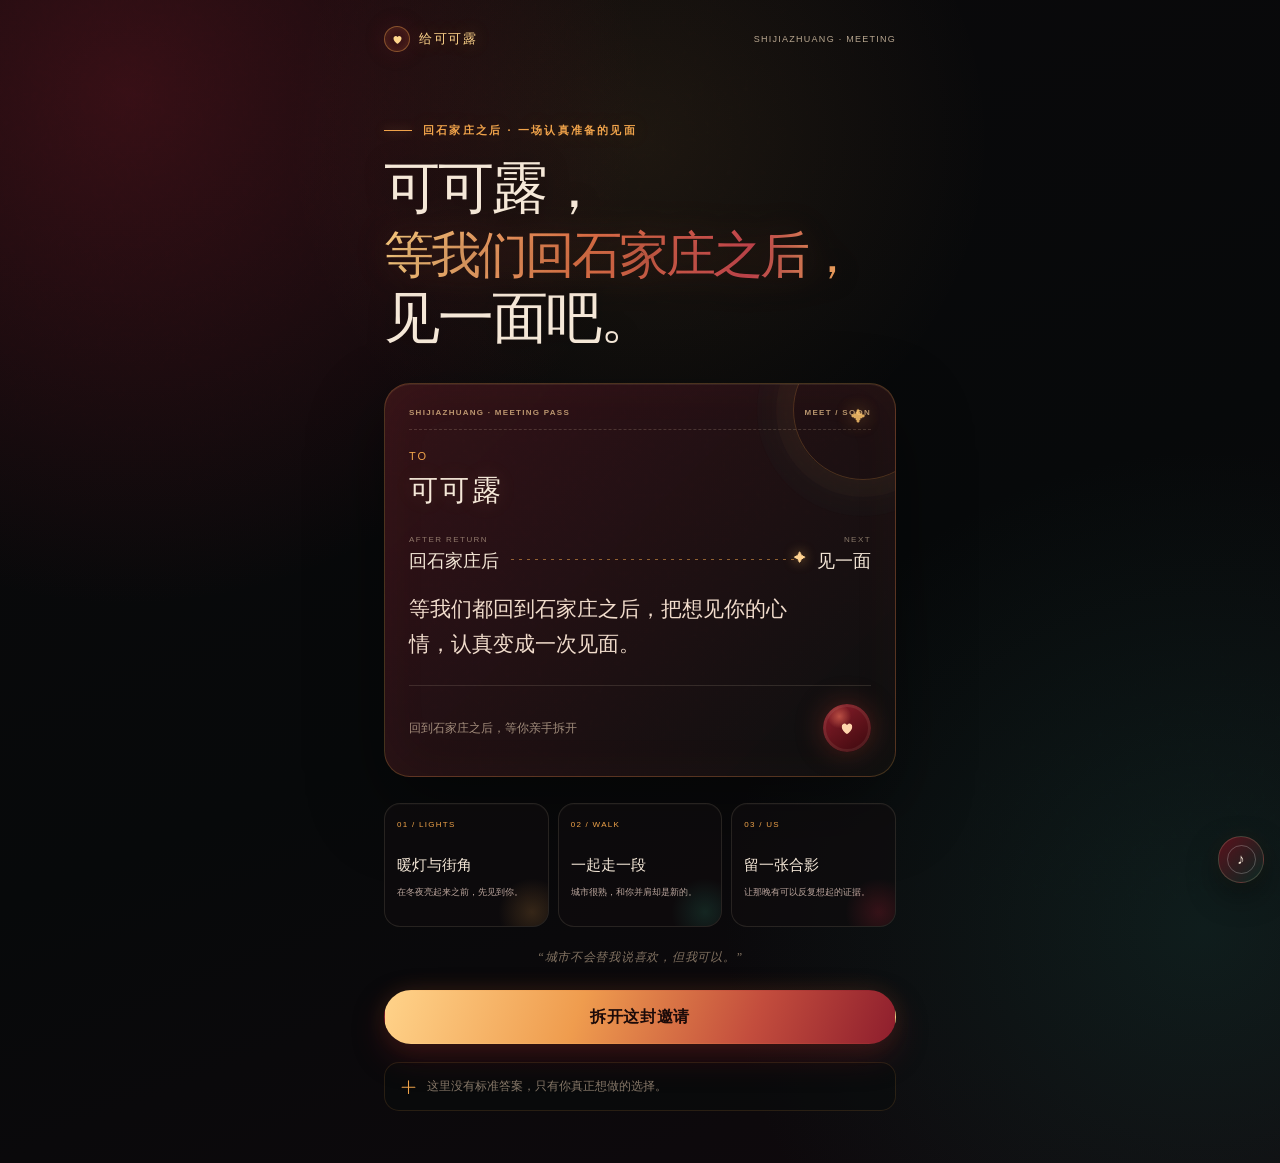
==== commit 49948ce3: "Change return copy without altering romantic tone" ====
--- a/index.html
+++ b/index.html
@@ -1296,6 +1296,13 @@
         max-width: 11em;
         font-size: clamp(36px, 9.5vw, 56px);
         line-height: 1.16;
+      }
+
+      .welcome-title .accent {
+        display: inline-block;
+        font-size: 0.9em;
+        letter-spacing: -0.06em;
+        white-space: nowrap;
       }
 
       .accent {
@@ -1843,17 +1850,17 @@
           </span>
           给可可露
         </div>
-        <span class="edition">WUHAN → SHIJIAZHUANG</span>
+        <span class="edition">SHIJIAZHUANG · MEETING</span>
       </header>
 
       <section class="screen is-entering" id="screen-welcome" aria-labelledby="welcome-title">
         <p class="eyebrow">回石家庄之后 · 一场认真准备的见面</p>
         <h1 class="welcome-title" id="welcome-title">
-          可可露，<br /><span class="accent">等我回石家庄，</span><br />我们见一面吧。
+          可可露，<br /><span class="accent">等我们回石家庄之后，</span><br />见一面吧。
         </h1>
         <article class="hero-card">
           <div class="ticket-head">
-            <span>WUHAN → SHIJIAZHUANG · MEETING PASS</span>
+            <span>SHIJIAZHUANG · MEETING PASS</span>
             <span>MEET / SOON</span>
           </div>
           <div class="hero-to">
@@ -1862,16 +1869,16 @@
           </div>
           <div class="ticket-route">
             <div class="ticket-stop">
-              <span>FROM</span>
-              <strong>武汉</strong>
+              <span>AFTER RETURN</span>
+              <strong>回石家庄后</strong>
             </div>
             <div class="ticket-track" aria-hidden="true"></div>
             <div class="ticket-stop ticket-stop--end">
-              <span>TO</span>
-              <strong>石家庄</strong>
+              <span>NEXT</span>
+              <strong>见一面</strong>
             </div>
           </div>
-          <p class="hero-line">把武汉到石家庄的距离，变成一次真正的见面；把回来后的第一段时间，留给我们。</p>
+          <p class="hero-line">等我们都回到石家庄之后，把想见你的心情，认真变成一次见面。</p>
           <div class="signature">
             <span>回到石家庄之后，等你亲手拆开</span>
             <span class="wax-seal" aria-hidden="true">
@@ -1967,7 +1974,7 @@
         </p>
         <div class="hero-card">
           <p class="hero-to">INVITATION ACCEPTED</p>
-          <p class="hero-line">申请人：可可露<br />路线：武汉 → 石家庄<br />状态：好像答应和我见面了</p>
+          <p class="hero-line">申请人：可可露<br />路线：回石家庄之后见面<br />状态：好像答应和我见面了</p>
           <div class="signature">
             <span>有效期待：认真赴约</span>
             <span class="wax-seal" aria-hidden="true">✓</span>
@@ -2079,7 +2086,7 @@
 
         <article class="summary-card">
           <div class="summary-head">
-            <p class="summary-kicker">WUHAN → SHIJIAZHUANG · MEETING CONFIRMATION</p>
+            <p class="summary-kicker">SHIJIAZHUANG · MEETING CONFIRMATION</p>
             <p class="summary-title">致 可可露 的石家庄见面清单</p>
           </div>
           <dl class="summary-list" id="summary-list"></dl>
